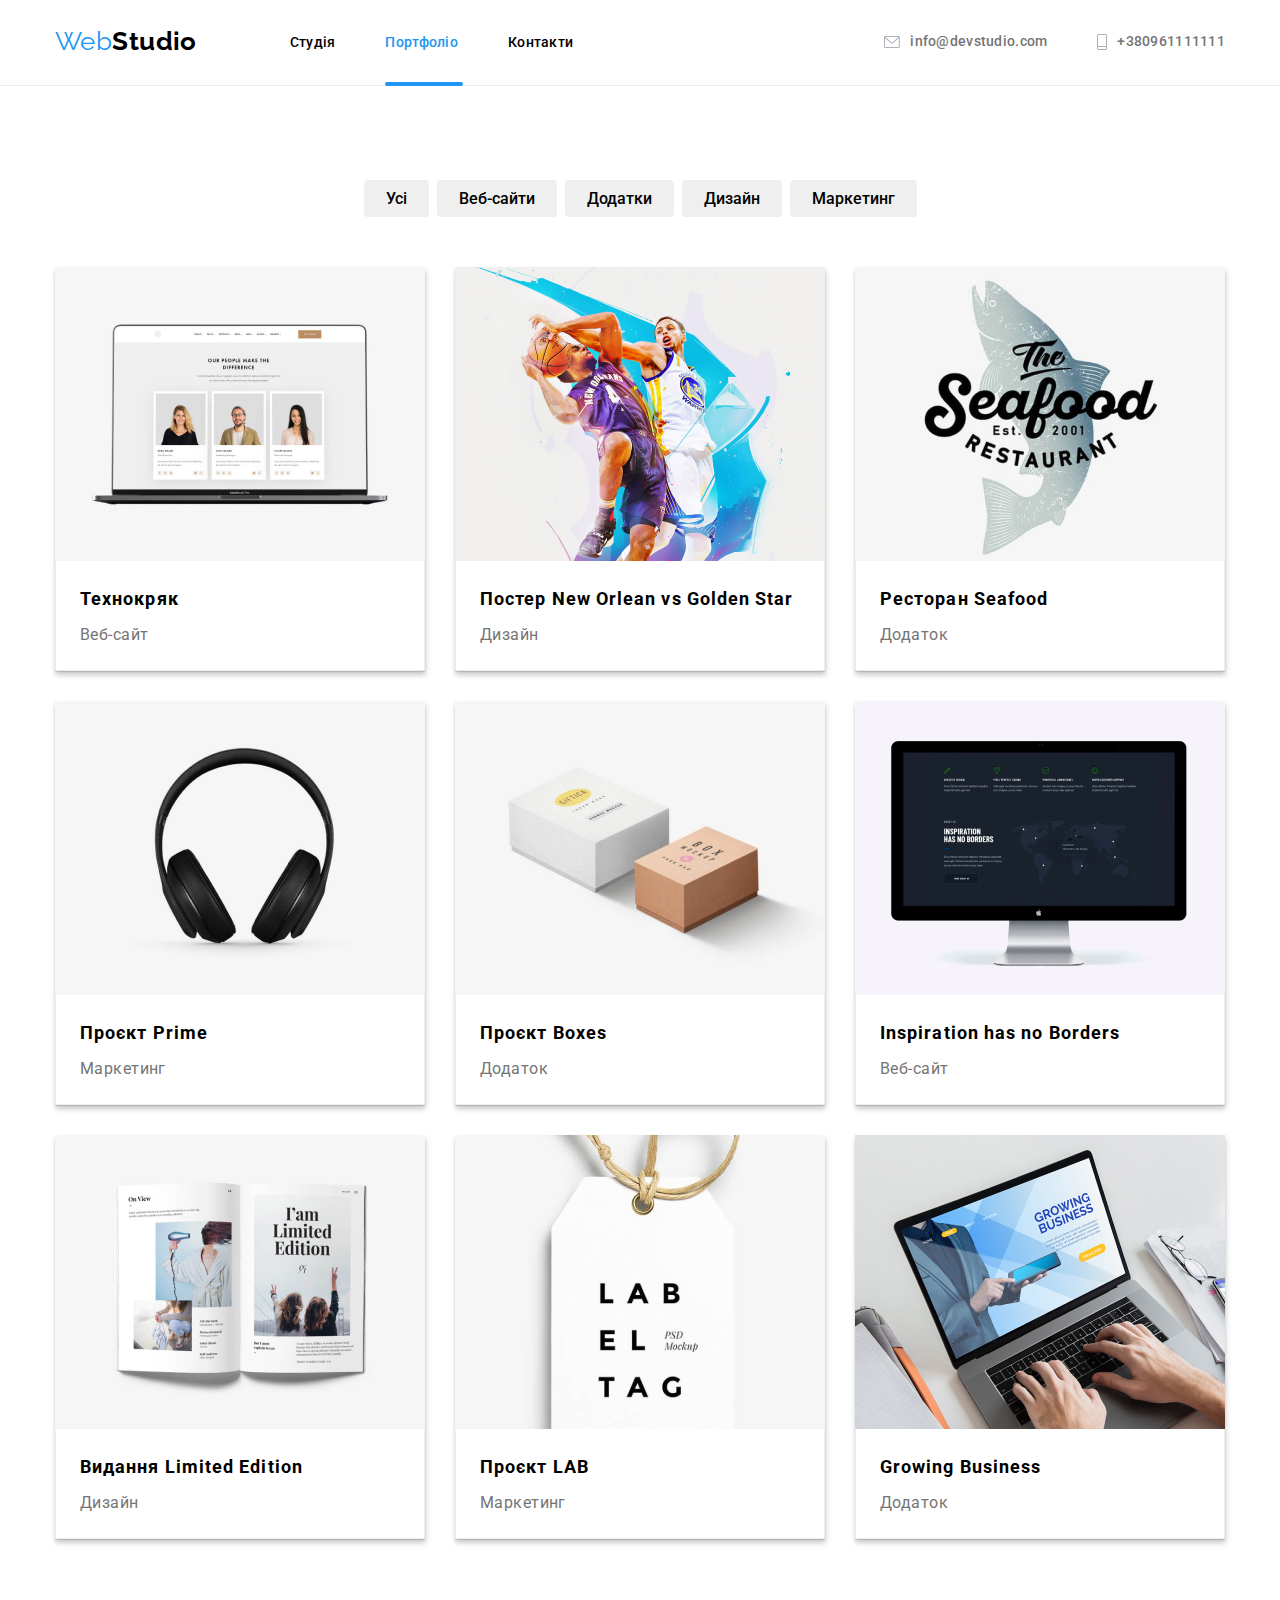
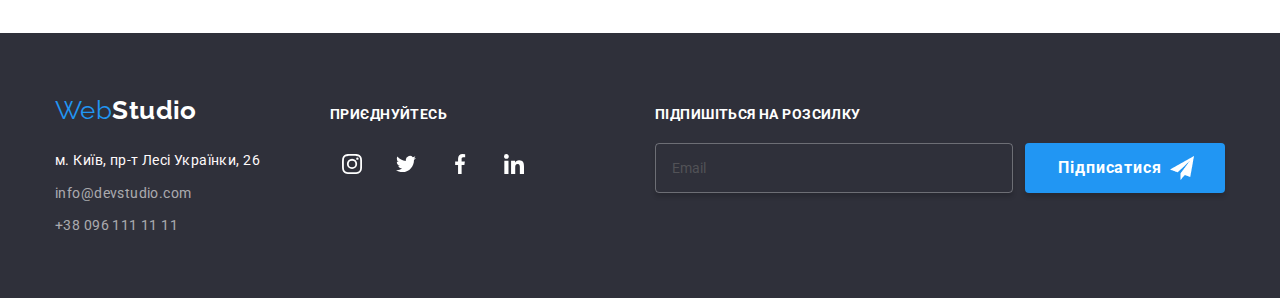
==== portfolio.html @ 2d02c057 "HW-8" ====
<!DOCTYPE html>
<html lang="uk">

<head>
  <meta charset="UTF-8" />
  <meta http-equiv="X-UA-Compatible" content="IE=edge" />
  <meta name="viewport" content="width=device-width, initial-scale=1.0" />
  <title>Document</title>
  <link href="https://fonts.googleapis.com/css2?family=Raleway:wght@700&family=Roboto:wght@400;500;700;900&display=swap"
    rel="stylesheet" />
  <link rel="stylesheet"
    href="https://cdnjs.cloudflare.com/ajax/libs/modern-normalize/1.1.0/modern-normalize.min.css" />
  <link rel="stylesheet" href="./css/main.min.css" />
</head>

<body>
  <header class="header">
    <div class="container header-container">
      <nav class="navigations header-navigations">
        <a class="logo" href="logo">
          <span class="logo__partFirst">Web</span>
          <span class="logo__partSecond">Studio</span></a>
        <ul class="menu header-menu">
          <li><a class="menu__link" href="index.html">Студія</a></li>
          <li><a class="menu__link menu__link__secondAct" href="portfolio.html"> Портфоліо</a></li>
          <li><a class="menu__link" href="/contact">Контакти</a></li>
        </ul>
      </nav>
      <ul class="contact">
        <li>
          <a class="contact__info" href="malito:info@devstudio"><svg class="icon" width="16" height="12">
              <use href="./images/symbol-defs.svg#icon-envelope"></use>
            </svg>
            info@devstudio.com</a>
        </li>
        <li>
          <a class="contact__info" href="tel:+380961111111">
            <svg class="icon" width="10" height="16">
              <use href="./images/symbol-defs.svg#icon-vector"></use>
            </svg>
            +380961111111</a>
        </li>
      </ul>
    </div>
  </header>

  <main>
    <section class="section">
      <div class="container">
        <h1 class="visually-hidden">Портфоліо</h1>
        <ul class="navigation-block">
          <li><button class="navigation-block__btns" type="button">Усі</button></li>
          <li>
            <button class="navigation-block__btns" type="button">Веб-сайти</button>
          </li>
          <li>
            <button class="navigation-block__btns" type="button">Додатки</button>
          </li>
          <li>
            <button class="navigation-block__btns" type="button">Дизайн</button>
          </li>
          <li>
            <button class="navigation-block__btns" type="button">Маркетинг</button>
          </li>
        </ul>

        <ul class="cards-set">
          <li>
            <div class="cards-set-wrapper">
              <img src="./images/portfolio-1.jpg" alt="Постер" width="370" />
              <p class="cards-set__sliderText">
                Ресурс пропонує комплексні пропозиції з різним рівнем
                функціоналу та сервісів. Все це дозволить відвідувачу отримати
                вичерпні відомості про компанію чи приватну особу.
              </p>
            </div>
            <div class="card-content">
              <h2 class="card-content_title">Технокряк</h2>
              <p class="card-content__description">Веб-сайт</p>
            </div>
          </li>
          <li>
            <div class="cards-set-wrapper">
              <img src="./images/portfolio-2.jpg" alt="Постер" width="370" />
              <p class="cards-set__sliderText">
                Ресурс пропонує комплексні пропозиції з різним рівнем
                функціоналу та сервісів. Все це дозволить відвідувачу отримати
                вичерпні відомості про компанію чи приватну особу.
              </p>
            </div>
            <div class="card-content">
              <h2 class="card-content_title">Постер New Orlean vs Golden Star</h2>
              <p class="card-content__description">Дизайн</p>
            </div>
          </li>
          <li>
            <div class="cards-set-wrapper">
              <img src="./images/portfolio-3.jpg" alt="Постер" width="370" />
              <p class="cards-set__sliderText">
                Ресурс пропонує комплексні пропозиції з різним рівнем
                функціоналу та сервісів. Все це дозволить відвідувачу отримати
                вичерпні відомості про компанію чи приватну особу.
              </p>
            </div>
            <div class="card-content">
              <h2 class="card-content_title">Ресторан Seafood</h2>
              <p class="card-content__description">Додаток</p>
            </div>
          </li>
          <li>
            <div class="cards-set-wrapper">
              <img src="./images/portfolio-4.jpg" alt="Постер" width="370" />
              <p class="cards-set__sliderText">
                Ресурс пропонує комплексні пропозиції з різним рівнем
                функціоналу та сервісів. Все це дозволить відвідувачу отримати
                вичерпні відомості про компанію чи приватну особу.
              </p>
            </div>
            <div class="card-content">
              <h2 class="card-content_title">Проєкт Prime</h2>
              <p class="card-content__description">Маркетинг</p>
            </div>
          </li>
          <li>
            <div class="cards-set-wrapper">
              <img src="./images/portfolio-5.jpg" alt="Постер" width="370" />
              <p class="cards-set__sliderText">
                Ресурс пропонує комплексні пропозиції з різним рівнем
                функціоналу та сервісів. Все це дозволить відвідувачу отримати
                вичерпні відомості про компанію чи приватну особу.
              </p>
            </div>
            <div class="card-content">
              <h2 class="card-content_title">Проєкт Boxes</h2>
              <p class="card-content__description">Додаток</p>
            </div>
          </li>
          <li>
            <div class="cards-set-wrapper">
              <img src="./images/portfolio-6.jpg" alt="Постер" width="370" />
              <p class="cards-set__sliderText">
                Ресурс пропонує комплексні пропозиції з різним рівнем
                функціоналу та сервісів. Все це дозволить відвідувачу отримати
                вичерпні відомості про компанію чи приватну особу.
              </p>
            </div>
            <div class="card-content">
              <h2 class="card-content_title">Inspiration has no Borders</h2>
              <p class="card-content__description">Веб-сайт</p>
            </div>
          </li>
          <li>
            <div class="cards-set-wrapper">
              <img src="./images/img7.jpg" alt="Постер" width="370" />
              <p class="cards-set__sliderText">
                Ресурс пропонує комплексні пропозиції з різним рівнем
                функціоналу та сервісів. Все це дозволить відвідувачу отримати
                вичерпні відомості про компанію чи приватну особу.
              </p>
            </div>
            <div class="card-content">
              <h2 class="card-content_title">Видання Limited Edition</h2>
              <p class="card-content__description">Дизайн</p>
            </div>
          </li>
          <li>
            <div class="cards-set-wrapper">
              <img src="./images/portfolio-8.jpg" alt="Постер" width="370" />
              <p class="cards-set__sliderText">
                Ресурс пропонує комплексні пропозиції з різним рівнем
                функціоналу та сервісів. Все це дозволить відвідувачу отримати
                вичерпні відомості про компанію чи приватну особу.
              </p>
            </div>
            <div class="card-content">
              <h2 class="card-content_title">Проєкт LAB</h2>
              <p class="card-content__description">Маркетинг</p>
            </div>
          </li>
          <li>
            <div class="cards-set-wrapper">
              <img src="./images/portfolio-9.jpg" alt="Постер" width="370" />
              <p class="cards-set__sliderText">
                Ресурс пропонує комплексні пропозиції з різним рівнем
                функціоналу та сервісів. Все це дозволить відвідувачу отримати
                вичерпні відомості про компанію чи приватну особу.
              </p>
            </div>
            <div class="card-content">
              <h2 class="card-content_title">Growing Business</h2>
              <p class="card-content__description">Додаток</p>
            </div>
          </li>
        </ul>
      </div>
    </section>
  </main>
  <footer>
    <div class="container">
      <div class="logo-footer">
        <a class="logo-footer__spacing " href="logo">
          <span class="logo__partFirst">Web</span><span class="logo__partSecond logo-footer__second">Studio</span></a>
        <address>
          <ul>
            <li class="footer-location">
              <a class="footer-location__spacing" href="https://www.google.com.ua/maps/@50.4851493,30.4721233,14z?hl"
                target="_blank" rel="noreferrer noopener">м. Київ, пр-т Лесі Українки, 26</a>
            </li>
            <li class="footer-location">
              <a class="footer-location__info" href="malito:info@devstudio.com">info@devstudio.com</a>
            </li>
            <li>
              <a class="footer-location__info" href="tel:+380961111111">+38 096 111 11 11</a>
            </li>
          </ul>
        </address>
      </div>
      <div class="join-block">
        <h2>ПРИЄДНУЙТЕСЬ</h2>
        <ul class="social-link social-link-footer">
          <li class="social-icon">
            <a href="#" class="social-card__team">
              <svg class="icon icon-footer" width="20px" height="20px">
                <use href="./images/symbol-defs.svg#icon-instagram"></use>
              </svg>
            </a>
          </li>
          <li class="social-icon">
            <a href="#" class="social-card__team">
              <svg class="icon icon-footer" width="20px" height="20px">
                <use href="./images/symbol-defs.svg#icon-twitter"></use>
              </svg>
            </a>
          </li>
          <li class="social-icon">
            <a href="#" class="social-card__team">
              <svg class="icon icon-footer" width="20" height="20">
                <use href="./images/symbol-defs.svg#icon-facebook"></use>
              </svg>
            </a>
          </li>
          <li class="social-icon">
            <a href="#" class="social-card__team">
              <svg class="icon icon-footer" width="20px" height="20px">
                <use href="./images/symbol-defs.svg#icon-linkedin"></use>
              </svg>
            </a>
          </li>
        </ul>
      </div>
      <div class="join-block-wrapper">
        <p class="join-block__title">Підпишіться на розсилку</p>
        <form>
          <input type="text" name="join" class="join-block__input " placeholder="Email" />
          <button type="button" class="join-block__btn">
            <span class="join-block__subscribe"> Підписатися</span>
          </button>
        </form>
      </div>
    </div>
  </footer>
</body>

</html>
---- css/main.min.css ----
@import"../utils/_dFlex.scss";.visually-hidden{position:absolute;width:1px;height:1px;margin:-1px;border:0;padding:0;white-space:nowrap;-webkit-clip-path:inset(100%);clip-path:inset(100%);clip:rect(0 0 0 0);overflow:hidden}.is-hidden{opacity:0 !important;visibility:hidden !important}.teamcards,.logo,.header-menu,.header-navigations,.header-container,.contact{display:flex;align-items:center}.container{width:100%;max-width:1200px;margin:0 auto;padding-left:15px;padding-right:15px}.section{padding-top:94px;padding-bottom:94px}@media screen and (max-width: 480px){.section{padding-top:60px;padding-bottom:30px}}.section-rubric{padding-top:0}@media screen and (max-width: 480px){.section-rubric{display:none}}@media screen and (max-width: 769px)and (min-width: 481px){.section-rubric{display:none}}.section-studio{width:100%;box-shadow:0px 4px 4px rgba(0,0,0,.25);margin:0 auto;background:linear-gradient(rgba(47, 48, 58, 0.4), rgba(47, 48, 58, 0.4)),url(../images/main.jpg) no-repeat center;background-color:var(--color-footer);max-width:1600px;padding-top:200px;padding-bottom:200px;display:flex;justify-content:center;align-items:center;flex-direction:column}@media(min-device-pixel-ratio: 2),(-webkit-min-device-pixel-ratio: 2),(min-resolution: 192dpi),(min-resolution: 2dppx){.section-studio .box{background-image:url("../images/hero2px-desk.jpg")}}@media screen and (max-width: 480px){.section-studio{background:linear-gradient(rgba(47, 48, 58, 0.4), rgba(47, 48, 58, 0.4)),url(../images/hero1px-mob.jpg) no-repeat center;padding:125px 0}}@media screen and (max-width: 480px)and (min-device-pixel-ratio: 2),screen and (max-width: 480px)and (-webkit-min-device-pixel-ratio: 2),screen and (max-width: 480px)and (min-resolution: 192dpi),screen and (max-width: 480px)and (min-resolution: 2dppx){.section-studio .box{background:linear-gradient(rgba(47, 48, 58, 0.4), rgba(47, 48, 58, 0.4)),url(../images/hero2px-mob.jpg) no-repeat center}}@media screen and (max-width: 769px)and (min-width: 481px){.section-studio{background:linear-gradient(rgba(47, 48, 58, 0.4), rgba(47, 48, 58, 0.4)),url(../images/hero1px-tab.jpg) no-repeat center;padding:125px 0}}@media screen and (max-width: 769px)and (min-width: 481px)and (min-device-pixel-ratio: 2),screen and (max-width: 769px)and (min-width: 481px)and (-webkit-min-device-pixel-ratio: 2),screen and (max-width: 769px)and (min-width: 481px)and (min-resolution: 192dpi),screen and (max-width: 769px)and (min-width: 481px)and (min-resolution: 2dppx){.section-studio .box{background:linear-gradient(rgba(47, 48, 58, 0.4), rgba(47, 48, 58, 0.4)),url(../images/hero2px-tab.jpg) no-repeat center}}.section-studio__title{font-weight:900;font-size:44px;line-height:1.3;text-align:center;letter-spacing:.06em;text-transform:uppercase;color:var(--text-color)}@media screen and (max-width: 480px){.section-studio__title{font-size:26px}}@media screen and (max-width: 769px)and (min-width: 481px){.section-studio__title{font-size:26px}}.section-backgroundTeam{background-color:var(--team-color)}:root{--main-color: #000000;--color-hover: #2196f3;--color-info: #757575;--title-color: #212121;--color-button: #188ce8;--text-color: #ffffff;--address-color: #ffffff99;--color-footer: #2f303a;--location-color: #fffafa;--border-color: #ececec;--team-color: #f5f4fa;--portfolio-border: #eeeeee}@-webkit-keyframes underline{0%{width:0}100%{width:108%}}@keyframes underline{0%{width:0}100%{width:108%}}@-webkit-keyframes popAnimate{0%{scale:0}50%{background-color:#000;opacity:.8}100%{scale:1;transform:rotate(0deg)}}@keyframes popAnimate{0%{scale:0}50%{background-color:#000;opacity:.8}100%{scale:1;transform:rotate(0deg)}}@-webkit-keyframes popClouse{0%{transform:rotate(0);scale:1}100%{transform:rotate(360deg);scale:.7;opacity:0}}@keyframes popClouse{0%{transform:rotate(0);scale:1}100%{transform:rotate(360deg);scale:.7;opacity:0}}img{width:100%;max-width:100%;display:block;height:auto}body{margin:0;font-family:"Roboto",sans-serif;font-size:14px;letter-spacing:.03em;color:var(--main-color)}address{font-style:normal;color:var(--title-color)}footer{background:#2f303a;padding-top:60px;padding-bottom:60px}footer>.container{display:flex;align-items:baseline}@media screen and (max-width: 480px){footer>.container{flex-direction:column;align-items:center}}@media screen and (max-width: 769px)and (min-width: 481px){footer>.container{flex-wrap:wrap;text-align:center;justify-content:space-evenly}}h1,h2,h3,h4,h5,h6,p,a,ul{margin:0;padding:0;border:0;font-size:100%;vertical-align:baseline;list-style:none;text-decoration:none}.section-studio__order{width:216px;height:50px;font-size:16px;font-weight:700;line-height:1.8;letter-spacing:.06em;color:var(--text-color);background-color:var(--color-button);cursor:pointer;margin-top:30px;border:rgba(0,0,0,0);border-radius:4px;box-shadow:0px 4px 4px rgba(0,0,0,.25)}.cards-list{display:flex;gap:30px}@media screen and (max-width: 480px){.cards-list{flex-direction:column}}@media screen and (max-width: 769px)and (min-width: 481px){.cards-list{flex-wrap:wrap}}@media screen and (max-width: 769px)and (min-width: 481px){.cards-list__icon{width:calc((100% - 30px)/2)}}.cards-list__icon:nth-of-type(1)::before{background:url(../images/antenna\ 1.svg) center no-repeat;background-color:#f5f4fa}.cards-list__icon:nth-of-type(2)::before{background:url(../images/clock\ 1.svg) center no-repeat;background-color:#f5f4fa}.cards-list__icon:nth-of-type(3)::before{background:url(../images/diagram\ 1.svg) center no-repeat;background-color:#f5f4fa}.cards-list__icon:nth-of-type(4)::before{background:url(../images/astronaut\ 1.svg) center no-repeat;background-color:#f5f4fa}.cards-list__icon::before{content:"";display:block;width:100%;height:120px;background-size:70px;margin-bottom:30px;border-radius:4px}.cards-list__title{line-height:1.14;text-transform:uppercase;color:var(--title-color)}@media screen and (max-width: 480px){.cards-list__title{text-align:center}}.cards-list__description{line-height:1.7;letter-spacing:.03em;color:var(--color-info);margin-top:10px}@media screen and (max-width: 480px){.cards-list__description{margin-bottom:30px}}.contact{margin-left:auto;gap:50px}@media screen and (max-width: 1200px){.contact{gap:calc(5px + 40*(100vw - 320px)/880)}}@media screen and (max-width: 480px){.contact{display:none}}@media screen and (max-width: 769px)and (min-width: 481px){.contact{gap:0;flex-direction:column;align-items:baseline;font-size:12px}}.contact__info{display:flex;justify-content:center;align-items:center;font-weight:500;line-height:1.7;letter-spacing:.02em;color:var(--color-info);transition-duration:250ms;transition-property:color;transition-timing-function:cubic-bezier(0.4, 0, 0.2, 1)}.contact__info:hover,.contact__info:focus{color:var(--color-hover)}.contact__info>svg{vertical-align:middle;margin-right:10px}.contact__info:hover>svg,.contact__info:focus>svg{fill:var(--color-hover)}.header{border-bottom:1px solid var(--border-color);padding-top:24px;padding-bottom:25px}@media screen and (max-width: 769px)and (min-width: 481px){.header{padding-top:7.5px;padding-bottom:7.5px}}.header-container{justify-content:space-between}@media screen and (max-width: 769px)and (min-width: 481px){.header-container{padding:15px}}.header-navigations{margin-right:15px}.header-menu{gap:50px}@media screen and (max-width: 1200px){.header-menu{gap:calc(10px + 40*(100vw - 320px)/880)}}@media screen and (max-width: 480px){.header-menu{display:none}}@media screen and (max-width: 769px)and (min-width: 481px){.header-menu{gap:15px}}.icon{transition-duration:250ms;transition-property:fill;transition-timing-function:cubic-bezier(0.4, 0, 0.2, 1);fill:#afb1b8}.icon-footer{fill:#fff}.logo{margin-right:93px}@media screen and (max-width: 1200px){.logo{margin-right:calc(10px + 83*(100vw - 320px)/880)}}@media screen and (max-width: 769px)and (min-width: 481px){.logo{display:flex;margin-right:calc(10px + 83*(100vw - 320px)/880)}}.logo__partFirst{font-family:"Raleway",sans-serif;font-size:26px;color:var(--color-hover);line-height:1.38}@media screen and (max-width: 480px){.logo-footer{text-align:center}}.logo__partSecond{font-family:"Raleway",sans-serif;font-size:26px;font-weight:700;color:var(--main-color);line-height:1.38}.logo-footer__second{color:var(--text-color)}.logo-footer__spacing{display:block;margin-bottom:20px}.menu__link{font-weight:500;line-height:1.17;letter-spacing:.02em;color:var(--main-color);display:flex;align-items:center;position:relative;transition-duration:250ms;transition-property:color;transition-timing-function:cubic-bezier(0.4, 0, 0.2, 1)}.menu__link:hover,.menu__link:focus{color:var(--color-hover)}.menu__link__active{color:var(--color-hover)}.menu__link__active::after{content:"";position:absolute;top:48px;width:48px;height:4px;background:#2196f3;border-radius:2px;-webkit-animation:underline 500ms linear;animation:underline 500ms linear}.menu__link__secondAct{color:var(--color-hover)}.menu__link__secondAct::after{content:"";position:absolute;top:48px;width:78px;height:4px;background:#2196f3;border-radius:2px;-webkit-animation:underline 1s;animation:underline 1s}.rubric-card__title{font-size:36px;line-height:1.1;text-align:center;color:var(--title-color);margin-bottom:50px}@media screen and (max-width: 480px){.rubric-card__title{font-size:28px}}.rubric-card__image{display:flex;gap:30px;margin-top:50px}.rubric-card__image>li{position:relative}.rubric-card__description{position:absolute;bottom:0;height:70px;background:rgba(47,48,58,.8);width:100%;font-weight:700;display:flex;justify-content:center;align-items:center;line-height:1.14;text-align:center;text-transform:uppercase;color:#fff}.social-link{display:flex;justify-content:center;gap:10px}.social-link-footer{gap:10px}.social-link-footer->li{background-color:rgba(255,255,255,.1)}.social-card{width:44px;height:44px;border-radius:50%;background-color:rgba(255,255,255,.1)}.social-card__team{display:flex;justify-content:center;align-items:center;width:44px;height:44px;border-radius:50%;gap:22px;transition-duration:250ms;transition-property:background-color;transition-timing-function:cubic-bezier(0.4, 0, 0.2, 1)}.social-card__team:hover,.social-card__team:focus{background-color:#2196f3;outline:none;fill:#fff}.social-card__team:hover>svg,.social-card__team:focus>svg{fill:#fff}.teamcards{text-align:center;gap:30px}@media screen and (max-width: 480px){.teamcards{width:100%;flex-wrap:wrap;gap:30px}}@media screen and (max-width: 769px)and (min-width: 481px){.teamcards{width:100%;flex-wrap:wrap;gap:30px}}.teamcards-card{width:calc((100% - 90px)/4);border-radius:0px 0px 4px 4px;padding-bottom:30px;background-color:var(--text-color);box-shadow:0px 1px 3px rgba(0,0,0,.12),0px 1px 1px rgba(0,0,0,.14),0px 2px 1px rgba(0,0,0,.2)}@media screen and (max-width: 480px){.teamcards-card{width:100%}}@media screen and (max-width: 769px)and (min-width: 481px){.teamcards-card{width:calc((100% - 30px)/2)}}@media screen and (max-width: 480px){.teamcards-card>img{width:100%}}@media screen and (max-width: 769px)and (min-width: 481px){.teamcards-card>img{width:100%}}.teamcards-card>ul>.social-card{max-width:44px;width:calc((100% - 30px)/4)}.teamcards-card__name{font-weight:500;font-size:16px;line-height:1.1;color:var(--title-color);margin-top:30px}.teamcards-card__jobTitle{font-size:16px;line-height:1.1;color:var(--color-info);margin-top:15px;margin-bottom:16px}.clients-card{display:flex;gap:30px}@media screen and (max-width: 480px){.clients-card{flex-wrap:wrap}}@media screen and (max-width: 769px)and (min-width: 481px){.clients-card{flex-wrap:wrap}}.clients-card>li{width:calc((100% - 150px)/6);height:92px}@media screen and (max-width: 480px){.clients-card>li{width:calc((100% - 30px)/2)}}@media screen and (max-width: 769px)and (min-width: 481px){.clients-card>li{width:calc((100% - 60px)/3)}}.clients-card__link{width:100%;height:100%;border:1px solid #afb1b8;border-radius:4px;display:flex;align-items:center;justify-content:center;cursor:pointer;transition-duration:250ms;transition-property:border;transition-timing-function:cubic-bezier(0.4, 0, 0.2, 1)}.clients-card__link:focus,.clients-card__link:hover{outline:none;border:1px solid #2196f3}.clients-card__link>svg{transition-duration:250ms;transition-property:fill;transition-timing-function:cubic-bezier(0.4, 0, 0.2, 1)}.clients-card__link:focus>svg,.clients-card__link:hover>svg{fill:#2196f3}.clients-card__icon{fill:#afb1b8}.footer-location{margin-bottom:9px}.footer-location__spacing{color:var(--location-color);line-height:1.7}.footer-location__spacing:hover,.footer-location__spacing:focus{color:var(--color-hover)}.footer-location__info{color:var(--address-color);line-height:1.7}.footer-location__info:hover,.footer-location__info:focus{color:var(--color-hover)}.join-block{margin-left:70px;margin-top:12px;margin-right:15px}@media screen and (max-width: 480px){.join-block{margin-top:60px;margin-left:0;text-align:center}}@media screen and (max-width: 769px)and (min-width: 481px){.join-block{margin-left:0;text-align:center}}.join-block>h2{margin-bottom:20px;color:#fff}.join-block__btn{width:200px;height:50px;background:#2196f3;box-shadow:0px 4px 4px rgba(0,0,0,.15);border-radius:4px;border:rgba(0,0,0,0);padding:10px 28px;cursor:pointer}@media screen and (max-width: 480px){.join-block__btn{margin-top:20px}}.join-block__subscribe{font-weight:700;font-size:16px;line-height:1.87;letter-spacing:.06em;color:#fff;display:block}.join-block__subscribe::after{content:"";background:url(../images/icon-send.png) no-repeat center;width:30px;height:30px;display:block;float:right}.join-block-wrapper{margin-left:auto}@media screen and (max-width: 480px){.join-block-wrapper{margin-left:0;text-align:center}}@media screen and (max-width: 769px)and (min-width: 481px){.join-block-wrapper{margin-left:0;text-align:center}}.join-block-wrapper>form{display:flex;flex-wrap:wrap;justify-content:center;gap:12px}@media screen and (max-width: 480px){.join-block-wrapper>form{display:block}}@media screen and (max-width: 769px)and (min-width: 481px){.join-block-wrapper>form{display:flex;flex-direction:column;align-items:center;gap:20px}}@media screen and (max-width: 1200px)and (min-width: 769px){.join-block-wrapper>form{display:flex;flex-wrap:wrap;gap:12px}}.join-block__input{width:358px;height:50px;border:1px solid rgba(255,255,255,.3);box-shadow:0px 4px 4px rgba(0,0,0,.15);border-radius:4px;background-color:rgba(0,0,0,0);outline:rgba(0,0,0,0);padding:15px 16px;color:#fff;transition-duration:250ms;transition-property:width,height,padding;transition-timing-function:cubic-bezier(0.4, 0, 0.2, 1)}@media screen and (max-width: 480px){.join-block__input{width:100%}}@media screen and (max-width: 769px)and (min-width: 481px){.join-block__input{width:450px}}@media screen and (max-width: 807px)and (min-width: 768px){.join-block__input{width:100%}}.join-block__input:focus{border-color:#2196f3}.join-block__input::-moz-placeholder{color:rgba(117,117,117,.5)}.join-block__input:-ms-input-placeholder{color:rgba(117,117,117,.5)}.join-block__input::placeholder{color:rgba(117,117,117,.5)}.join-block__title{font-weight:700;font-size:14px;line-height:1.14;letter-spacing:.03em;text-transform:uppercase;color:#fff;margin-bottom:20px}@media screen and (max-width: 1098px)and (min-width: 768px){.join-block__title{text-align:center}}@media screen and (max-width: 480px){.join-block__title{margin-top:60px}}@media screen and (max-width: 769px)and (min-width: 481px){.join-block__title{margin-top:60px}}.popup{position:fixed;top:0;width:100%;height:100%;background-color:rgba(34,23,23,.137);opacity:1;visibility:visible;transition-duration:1s;transition-property:opacity,visibility}.popup:not(.is-hidden){-webkit-animation:popAnimate 850ms cubic-bezier(0.4, 0, 0.2, 1);animation:popAnimate 850ms cubic-bezier(0.4, 0, 0.2, 1)}.popup.is-hidden .popup-body{-webkit-animation:popClouse 850ms linear;animation:popClouse 850ms linear}.popup-body{width:528px;height:581px;background-color:#fff;box-shadow:0px 1px 3px rgba(0,0,0,.12),0px 1px 1px rgba(0,0,0,.14),0px 2px 1px rgba(0,0,0,.2);border-radius:4px;position:absolute;top:0;bottom:0;right:0;left:0;margin:auto}@media screen and (max-width: 480px){.popup-body{width:calc(100% - 30px);height:609px}}.popup-content{width:100%;height:100%;position:relative;padding:40px}.popup-content__closeBtn{position:absolute;width:30px;height:30px;top:8px;right:8px;border-radius:50%;display:flex;align-items:center;justify-content:center;background-color:#fff;border:1px solid rgba(0,0,0,.1);cursor:pointer}.popup-content__closeBtn:hover{fill:var(--color-hover)}.popup-content__icon{width:40px;height:40px;background-color:rgba(0,0,0,0)}.popup-content__title{font-weight:700;font-size:20px;line-height:1.15;text-align:center;letter-spacing:.03em;color:#212121;margin-bottom:12px}.popup-form{display:flex;flex-direction:column;gap:10px}.popup-form-wrapper{display:flex;flex-direction:column}.popup-form-wrapper:nth-of-type(4){margin-bottom:20px}.popup-form-wrapper:nth-of-type(5){align-items:center}.popup-form__input{width:448px;height:40px;border:1px solid rgba(33,33,33,.2);border-radius:4px;padding-left:40px;outline:rgba(0,0,0,0);transition-duration:250ms;transition-property:width,height,padding;transition-timing-function:cubic-bezier(0.4, 0, 0.2, 1)}@media screen and (max-width: 480px){.popup-form__input{width:100%}}.popup-form__input:focus{border-color:#2196f3}.popup-form__input:focus+.modal-icon{fill:#2196f3}.popup-form__lblName{font-weight:400;font-size:12px;line-height:1.16;letter-spacing:.01em;color:#757575;margin-bottom:4px}.popup-form__comment{width:448px;height:120px;border:1px solid rgba(33,33,33,.2);border-radius:4px;resize:none;font-size:12px;line-height:1.16;letter-spacing:.01em;color:#000;padding:12px 16px;outline:rgba(0,0,0,0);transition-duration:250ms;transition-property:width,height,padding;transition-timing-function:cubic-bezier(0.4, 0, 0.2, 1)}@media screen and (max-width: 480px){.popup-form__comment{width:100%}}.popup-form__comment::-moz-placeholder{color:rgba(117,117,117,.5)}.popup-form__comment:-ms-input-placeholder{color:rgba(117,117,117,.5)}.popup-form__comment::placeholder{color:rgba(117,117,117,.5)}.popup-form__comment:focus{border-color:#2196f3}.popup-form__icnWrapper{position:relative}.popup-form__icon{position:absolute;left:12px;top:0;bottom:0;margin:auto;transition-duration:250ms;transition-property:width,height,padding;transition-timing-function:cubic-bezier(0.4, 0, 0.2, 1)}.popup-form__button{width:200px;height:50px;background:#2196f3;box-shadow:0px 4px 4px rgba(0,0,0,.15);border-radius:4px;border:rgba(0,0,0,0);margin:30px auto 0 auto;font-weight:700;font-size:16px;line-height:1.8;display:flex;justify-content:center;align-items:center;letter-spacing:.06em;color:#fff;cursor:pointer}.popup-content__policyLbl{color:#757575}@media screen and (max-width: 480px){.popup-content__policyLbl{font-size:12px}}.popup-content__policyLbl::before{content:"";display:block;width:16px;height:15px;border:1px solid #212121;float:left;margin-right:8.38px;border-radius:2px;transition-duration:250ms;transition-property:width,height,padding;transition-timing-function:cubic-bezier(0.4, 0, 0.2, 1)}.popup-content__policyLbl>a{color:#2196f3;text-decoration:underline}.popup-content__policy:checked+.popup-content__policyLbl::before{background:url(../images/agree.png) no-repeat center;background-color:#2196f3;border:none}.navigation-block{display:flex;justify-content:center;margin-bottom:50px;gap:8px}.navigation-block__btns{font-family:inherit;font-weight:500;font-size:16px;line-height:1.6;text-align:center;color:var(--main-color);cursor:pointer;border-radius:4px;border:rgba(0,0,0,0);padding:6px 22px;transition-duration:250ms;transition-property:color,background-color,box-shadow;transition-timing-function:cubic-bezier(0.4, 0, 0.2, 1)}.navigation-block__btns:hover,.navigation-block__btns:focus{color:var(--text-color);background-color:var(--color-hover);box-shadow:0px 1px 3px rgba(0,0,0,.12),0px 1px 1px rgba(0,0,0,.14),0px 2px 1px rgba(0,0,0,.2)}.cards-set{display:flex;flex-wrap:wrap;gap:30px}.cards-set>li{box-shadow:0px 1px 1px rgba(0,0,0,.12),0px 4px 4px rgba(0,0,0,.06),1px 4px 6px rgba(0,0,0,.16)}.cards-set>li:hover .cards-set__sliderText{width:100%;height:100%;padding:63px 24px}.cards-set-wrapper{position:relative;overflow:hidden}.card-content{padding:20px 24px;border-bottom:1px solid var(--portfolio-border);border-left:1px solid var(--portfolio-border);border-right:1px solid var(--portfolio-border)}.card-content_title{font-size:18px;line-height:2;letter-spacing:.06em;color:var(--main-color)}.cards-set__sliderText{position:absolute;bottom:0;background-color:rgba(33,150,243,.9);font-weight:400;font-size:18px;line-height:28px;letter-spacing:.03em;color:#fff;padding:0 24px;transition-duration:250ms;transition-property:width,height,padding;transition-timing-function:cubic-bezier(0.4, 0, 0.2, 1);width:100%;height:0}.card-content__description{font-size:16px;line-height:1.8;color:var(--color-info);margin-top:4px}.mobile-menu{width:100%;height:100%;position:fixed;background-color:#fff;top:0;left:0}.mobile-menu>.mobile-menu__content{height:100%;display:flex;flex-direction:column;justify-content:space-between}.mobile-menu-top>ul{display:flex;flex-direction:column;gap:32px}.mobile-menu__content{padding:48px 40px}.mobile-menu__link{font-weight:500;font-size:40px;line-height:1.175;letter-spacing:.02em;color:#212121}.mobile-menu__link:hover,.mobile-menu__link:focus{color:var(--color-hover)}.mobile-menu__info{font-weight:500;font-size:24px;line-height:28px;letter-spacing:.02em;color:#757575}.mobile-menu__info:hover,.mobile-menu__info:focus{color:var(--color-hover)}.mobile-menu__social{gap:20px;margin-top:64px;display:grid;grid-template-columns:repeat(4, 1fr)}@media screen and (max-width: 450px){.mobile-menu__social{grid-template-columns:repeat(2, 1fr)}}.mobile-menu__social :nth-child(1):not(:last-child),.mobile-menu__social :nth-child(2):not(:last-child),.mobile-menu__social :nth-child(3):not(:last-child){border-right:1px solid rgba(33,33,33,.2)}.mobile-menu-social-link{grid-column-end:span 1;font-weight:500;font-size:18px;line-height:22px;letter-spacing:.02em;color:#2196f3;margin-right:10px}.mobile-menu__btn-close{position:absolute;right:15px;top:10px;background-color:#fff;border:none;border-radius:50%}.mobile-menu__btn-close:hover,.mobile-menu__btn-close:focus,.mobile-menu__btn-close:active{fill:var(--color-hover);outline:var(--color-hover)}.mobile-menu__btn-open{display:none;background-color:rgba(0,0,0,0);border:none}@media screen and (max-width: 480px){.mobile-menu__btn-open{display:block}}.mobile-menu__btn-open:hover,.mobile-menu__btn-open:focus,.mobile-menu__btn-open:active{fill:var(--color-hover);outline:var(--color-hover)}/*# sourceMappingURL=main.min.css.map */
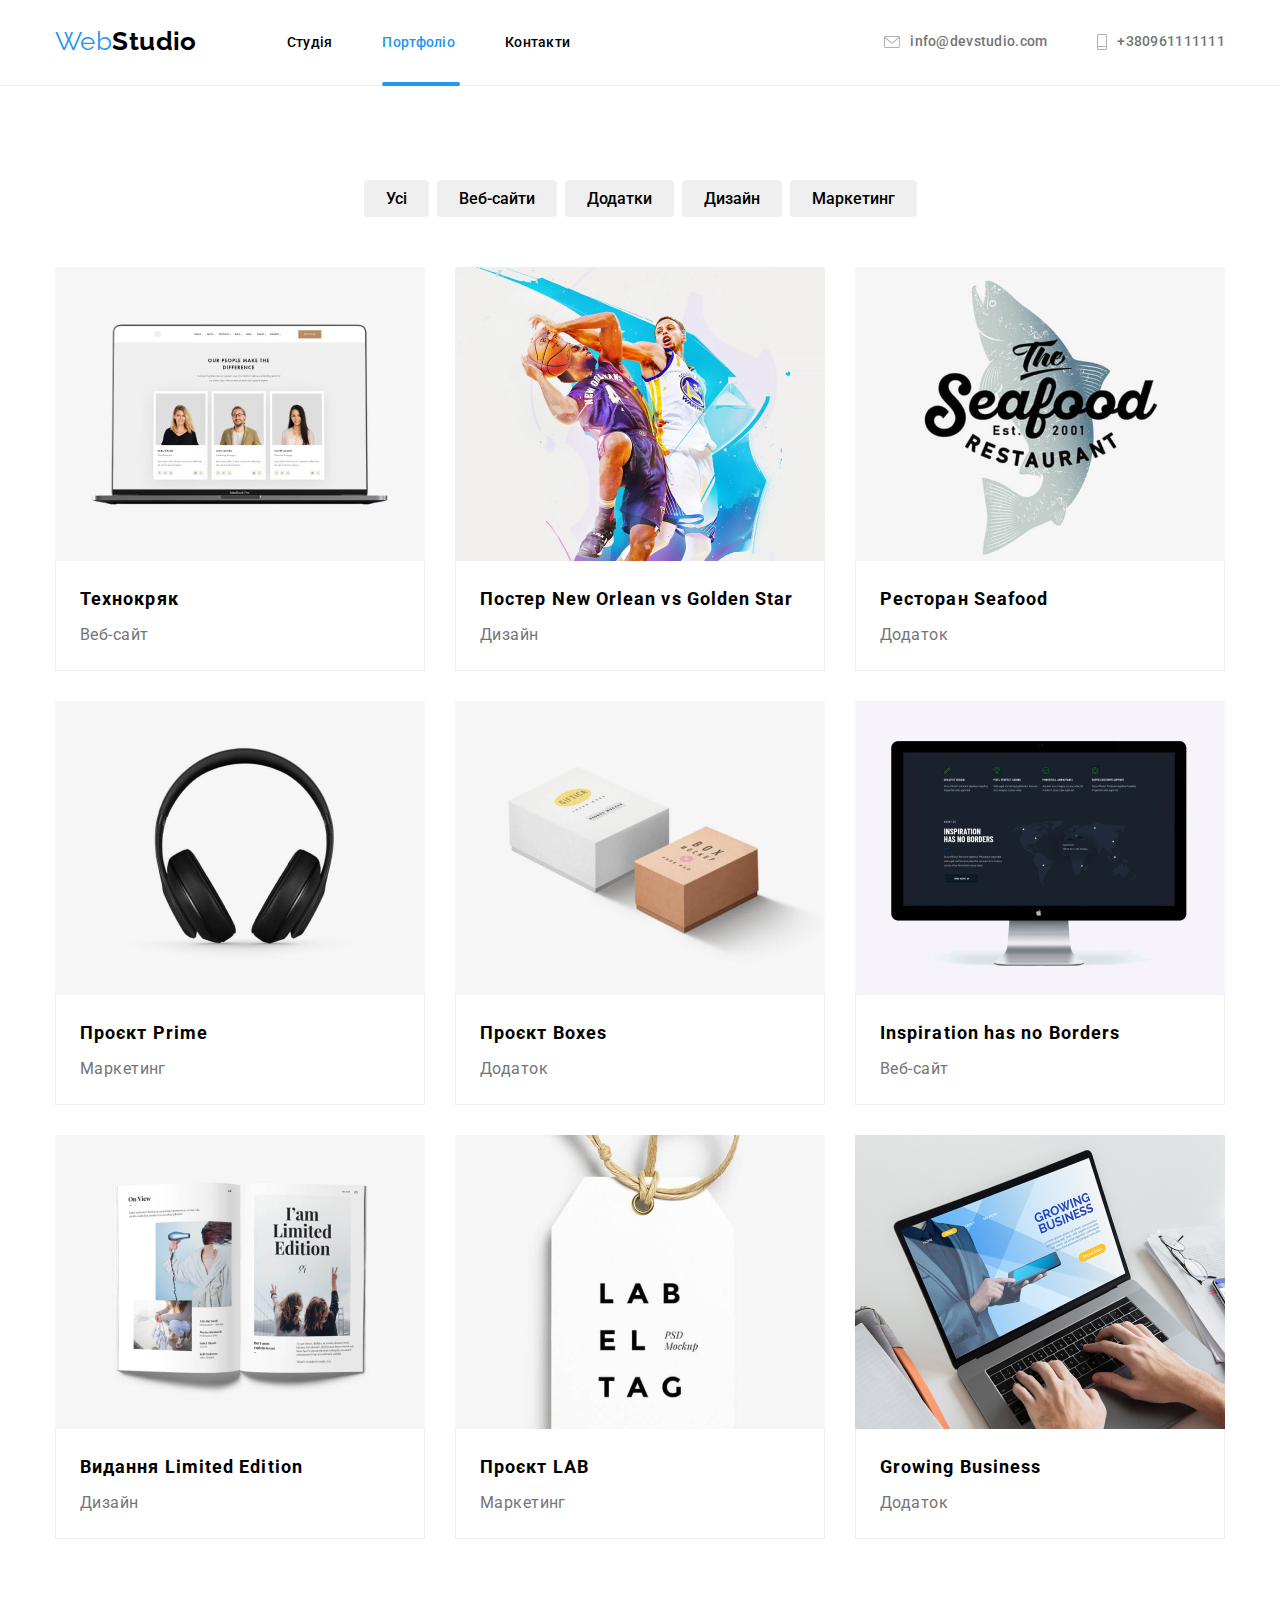
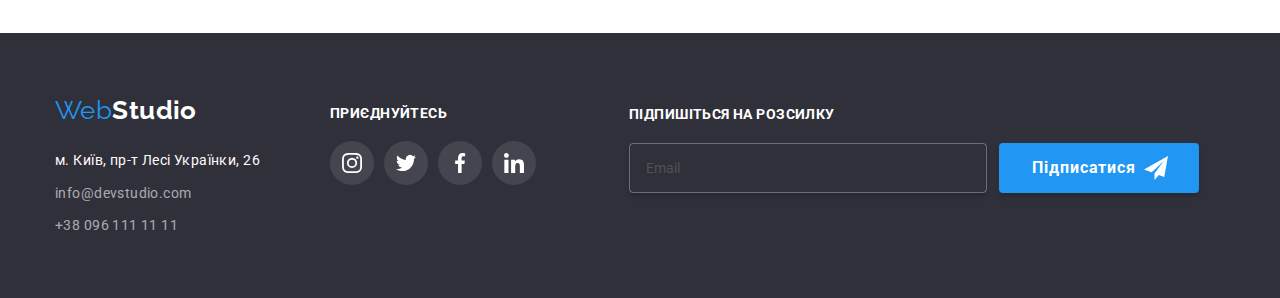
==== commit 6ce4102f: "HW-8__changed" ====
--- a/portfolio.html
+++ b/portfolio.html
@@ -23,7 +23,7 @@
         <ul class="menu header-menu">
           <li><a class="menu__link" href="index.html">Студія</a></li>
           <li><a class="menu__link menu__link__secondAct" href="portfolio.html"> Портфоліо</a></li>
-          <li><a class="menu__link" href="/contact">Контакти</a></li>
+          <li><a class="menu__link" href="#">Контакти</a></li>
         </ul>
       </nav>
       <ul class="contact">
@@ -41,6 +41,40 @@
             +380961111111</a>
         </li>
       </ul>
+      <button class="mobile-menu__btn-open">
+        <svg width="24" height="16" data-menu-open>
+          <use href="./images/symbol-defs.svg#icon-menu"></use>
+        </svg>
+      </button>
+
+      <div class="mobile-menu is-hidden" data-menu>
+        <div class="mobile-menu__content">
+          <button class="mobile-menu__btn-close">
+            <svg width="40" height="40" data-menu-close>
+              <use href="./images/symbol-defs.svg#icon-mobile-close"></use>
+            </svg>
+          </button>
+          <div class="mobile-menu-top">
+            <ul class="">
+              <li><a class="mobile-menu__link" href="/studio">Студія</a></li>
+              <li><a class="mobile-menu__link" href="portfolio.html"> Портфоліо</a></li>
+              <li><a class="mobile-menu__link" href="/contact">Контакти</a></li>
+            </ul>
+          </div>
+          <div class="mobile-menu-bottom">
+            <ul>
+              <li><a class="mobile-menu__info-phone" href="#">+380961111111</a></li>
+              <li><a class="mobile-menu__info" href="#">info@devstudio.com</a></li>
+            </ul>
+            <ul class="mobile-menu__social">
+              <li> <a class="mobile-menu-social-link" href="">Instagram</a> </li>
+              <li> <a class="mobile-menu-social-link" href="">Twitter</a></li>
+              <li> <a class="mobile-menu-social-link" href="">Facebook</a> </li>
+              <li> <a class="mobile-menu-social-link" href="">LinkedIn</a> </li>
+            </ul>
+          </div>
+        </div>
+      </div>
     </div>
   </header>
 
@@ -197,60 +231,62 @@
   </main>
   <footer>
     <div class="container">
-      <div class="logo-footer">
-        <a class="logo-footer__spacing " href="logo">
-          <span class="logo__partFirst">Web</span><span class="logo__partSecond logo-footer__second">Studio</span></a>
-        <address>
-          <ul>
-            <li class="footer-location">
-              <a class="footer-location__spacing" href="https://www.google.com.ua/maps/@50.4851493,30.4721233,14z?hl"
-                target="_blank" rel="noreferrer noopener">м. Київ, пр-т Лесі Українки, 26</a>
+      <div class="join-block__wrapper-top">
+        <div class="logo-footer">
+          <a class="logo-footer__spacing " href="logo">
+            <span class="logo__partFirst">Web</span><span class="logo__partSecond logo-footer__second">Studio</span></a>
+          <address>
+            <ul>
+              <li class="footer-location">
+                <a class="footer-location__spacing" href="https://www.google.com.ua/maps/@50.4851493,30.4721233,14z?hl"
+                  target="_blank" rel="noreferrer noopener">м. Київ, пр-т Лесі Українки, 26</a>
+              </li>
+              <li class="footer-location">
+                <a class="footer-location__info" href="malito:info@devstudio.com">info@devstudio.com</a>
+              </li>
+              <li>
+                <a class="footer-location__info" href="tel:+380961111111">+38 096 111 11 11</a>
+              </li>
+            </ul>
+          </address>
+        </div>
+        <div class="join-block">
+          <h2>ПРИЄДНУЙТЕСЬ</h2>
+          <ul class="social-link social-link-footer">
+            <li class="social-card">
+              <a href="#" class="social-card__team">
+                <svg class="icon icon-footer" width="20px" height="20px">
+                  <use href="./images/symbol-defs.svg#icon-instagram"></use>
+                </svg>
+              </a>
             </li>
-            <li class="footer-location">
-              <a class="footer-location__info" href="malito:info@devstudio.com">info@devstudio.com</a>
+            <li class="social-card">
+              <a href="#" class="social-card__team">
+                <svg class="icon icon-footer" width="20px" height="20px">
+                  <use href="./images/symbol-defs.svg#icon-twitter"></use>
+                </svg>
+              </a>
             </li>
-            <li>
-              <a class="footer-location__info" href="tel:+380961111111">+38 096 111 11 11</a>
+            <li class="social-card">
+              <a href="#" class="social-card__team">
+                <svg class="icon icon-footer" width="20" height="20">
+                  <use href="./images/symbol-defs.svg#icon-facebook"></use>
+                </svg>
+              </a>
+            </li>
+            <li class="social-card">
+              <a href="#" class="social-card__team">
+                <svg class="icon icon-footer" width="20px" height="20px">
+                  <use href="./images/symbol-defs.svg#icon-linkedin"></use>
+                </svg>
+              </a>
             </li>
           </ul>
-        </address>
-      </div>
-      <div class="join-block">
-        <h2>ПРИЄДНУЙТЕСЬ</h2>
-        <ul class="social-link social-link-footer">
-          <li class="social-icon">
-            <a href="#" class="social-card__team">
-              <svg class="icon icon-footer" width="20px" height="20px">
-                <use href="./images/symbol-defs.svg#icon-instagram"></use>
-              </svg>
-            </a>
-          </li>
-          <li class="social-icon">
-            <a href="#" class="social-card__team">
-              <svg class="icon icon-footer" width="20px" height="20px">
-                <use href="./images/symbol-defs.svg#icon-twitter"></use>
-              </svg>
-            </a>
-          </li>
-          <li class="social-icon">
-            <a href="#" class="social-card__team">
-              <svg class="icon icon-footer" width="20" height="20">
-                <use href="./images/symbol-defs.svg#icon-facebook"></use>
-              </svg>
-            </a>
-          </li>
-          <li class="social-icon">
-            <a href="#" class="social-card__team">
-              <svg class="icon icon-footer" width="20px" height="20px">
-                <use href="./images/symbol-defs.svg#icon-linkedin"></use>
-              </svg>
-            </a>
-          </li>
-        </ul>
+        </div>
       </div>
       <div class="join-block-wrapper">
         <p class="join-block__title">Підпишіться на розсилку</p>
-        <form>
+        <form class="join-block__form">
           <input type="text" name="join" class="join-block__input " placeholder="Email" />
           <button type="button" class="join-block__btn">
             <span class="join-block__subscribe"> Підписатися</span>
@@ -259,6 +295,8 @@
       </div>
     </div>
   </footer>
+
+  <script src="js/menu.js"></script>
 </body>
 
 </html>--- a/css/main.min.css
+++ b/css/main.min.css
@@ -1 +1 @@
-@import"../utils/_dFlex.scss";.visually-hidden{position:absolute;width:1px;height:1px;margin:-1px;border:0;padding:0;white-space:nowrap;-webkit-clip-path:inset(100%);clip-path:inset(100%);clip:rect(0 0 0 0);overflow:hidden}.is-hidden{opacity:0 !important;visibility:hidden !important}.teamcards,.logo,.header-menu,.header-navigations,.header-container,.contact{display:flex;align-items:center}.container{width:100%;max-width:1200px;margin:0 auto;padding-left:15px;padding-right:15px}.section{padding-top:94px;padding-bottom:94px}@media screen and (max-width: 480px){.section{padding-top:60px;padding-bottom:30px}}.section-rubric{padding-top:0}@media screen and (max-width: 480px){.section-rubric{display:none}}@media screen and (max-width: 769px)and (min-width: 481px){.section-rubric{display:none}}.section-studio{width:100%;box-shadow:0px 4px 4px rgba(0,0,0,.25);margin:0 auto;background:linear-gradient(rgba(47, 48, 58, 0.4), rgba(47, 48, 58, 0.4)),url(../images/main.jpg) no-repeat center;background-color:var(--color-footer);max-width:1600px;padding-top:200px;padding-bottom:200px;display:flex;justify-content:center;align-items:center;flex-direction:column}@media(min-device-pixel-ratio: 2),(-webkit-min-device-pixel-ratio: 2),(min-resolution: 192dpi),(min-resolution: 2dppx){.section-studio .box{background-image:url("../images/hero2px-desk.jpg")}}@media screen and (max-width: 480px){.section-studio{background:linear-gradient(rgba(47, 48, 58, 0.4), rgba(47, 48, 58, 0.4)),url(../images/hero1px-mob.jpg) no-repeat center;padding:125px 0}}@media screen and (max-width: 480px)and (min-device-pixel-ratio: 2),screen and (max-width: 480px)and (-webkit-min-device-pixel-ratio: 2),screen and (max-width: 480px)and (min-resolution: 192dpi),screen and (max-width: 480px)and (min-resolution: 2dppx){.section-studio .box{background:linear-gradient(rgba(47, 48, 58, 0.4), rgba(47, 48, 58, 0.4)),url(../images/hero2px-mob.jpg) no-repeat center}}@media screen and (max-width: 769px)and (min-width: 481px){.section-studio{background:linear-gradient(rgba(47, 48, 58, 0.4), rgba(47, 48, 58, 0.4)),url(../images/hero1px-tab.jpg) no-repeat center;padding:125px 0}}@media screen and (max-width: 769px)and (min-width: 481px)and (min-device-pixel-ratio: 2),screen and (max-width: 769px)and (min-width: 481px)and (-webkit-min-device-pixel-ratio: 2),screen and (max-width: 769px)and (min-width: 481px)and (min-resolution: 192dpi),screen and (max-width: 769px)and (min-width: 481px)and (min-resolution: 2dppx){.section-studio .box{background:linear-gradient(rgba(47, 48, 58, 0.4), rgba(47, 48, 58, 0.4)),url(../images/hero2px-tab.jpg) no-repeat center}}.section-studio__title{font-weight:900;font-size:44px;line-height:1.3;text-align:center;letter-spacing:.06em;text-transform:uppercase;color:var(--text-color)}@media screen and (max-width: 480px){.section-studio__title{font-size:26px}}@media screen and (max-width: 769px)and (min-width: 481px){.section-studio__title{font-size:26px}}.section-backgroundTeam{background-color:var(--team-color)}:root{--main-color: #000000;--color-hover: #2196f3;--color-info: #757575;--title-color: #212121;--color-button: #188ce8;--text-color: #ffffff;--address-color: #ffffff99;--color-footer: #2f303a;--location-color: #fffafa;--border-color: #ececec;--team-color: #f5f4fa;--portfolio-border: #eeeeee}@-webkit-keyframes underline{0%{width:0}100%{width:108%}}@keyframes underline{0%{width:0}100%{width:108%}}@-webkit-keyframes popAnimate{0%{scale:0}50%{background-color:#000;opacity:.8}100%{scale:1;transform:rotate(0deg)}}@keyframes popAnimate{0%{scale:0}50%{background-color:#000;opacity:.8}100%{scale:1;transform:rotate(0deg)}}@-webkit-keyframes popClouse{0%{transform:rotate(0);scale:1}100%{transform:rotate(360deg);scale:.7;opacity:0}}@keyframes popClouse{0%{transform:rotate(0);scale:1}100%{transform:rotate(360deg);scale:.7;opacity:0}}img{width:100%;max-width:100%;display:block;height:auto}body{margin:0;font-family:"Roboto",sans-serif;font-size:14px;letter-spacing:.03em;color:var(--main-color)}address{font-style:normal;color:var(--title-color)}footer{background:#2f303a;padding-top:60px;padding-bottom:60px}footer>.container{display:flex;align-items:baseline}@media screen and (max-width: 480px){footer>.container{flex-direction:column;align-items:center}}@media screen and (max-width: 769px)and (min-width: 481px){footer>.container{flex-wrap:wrap;text-align:center;justify-content:space-evenly}}h1,h2,h3,h4,h5,h6,p,a,ul{margin:0;padding:0;border:0;font-size:100%;vertical-align:baseline;list-style:none;text-decoration:none}.section-studio__order{width:216px;height:50px;font-size:16px;font-weight:700;line-height:1.8;letter-spacing:.06em;color:var(--text-color);background-color:var(--color-button);cursor:pointer;margin-top:30px;border:rgba(0,0,0,0);border-radius:4px;box-shadow:0px 4px 4px rgba(0,0,0,.25)}.cards-list{display:flex;gap:30px}@media screen and (max-width: 480px){.cards-list{flex-direction:column}}@media screen and (max-width: 769px)and (min-width: 481px){.cards-list{flex-wrap:wrap}}@media screen and (max-width: 769px)and (min-width: 481px){.cards-list__icon{width:calc((100% - 30px)/2)}}.cards-list__icon:nth-of-type(1)::before{background:url(../images/antenna\ 1.svg) center no-repeat;background-color:#f5f4fa}.cards-list__icon:nth-of-type(2)::before{background:url(../images/clock\ 1.svg) center no-repeat;background-color:#f5f4fa}.cards-list__icon:nth-of-type(3)::before{background:url(../images/diagram\ 1.svg) center no-repeat;background-color:#f5f4fa}.cards-list__icon:nth-of-type(4)::before{background:url(../images/astronaut\ 1.svg) center no-repeat;background-color:#f5f4fa}.cards-list__icon::before{content:"";display:block;width:100%;height:120px;background-size:70px;margin-bottom:30px;border-radius:4px}.cards-list__title{line-height:1.14;text-transform:uppercase;color:var(--title-color)}@media screen and (max-width: 480px){.cards-list__title{text-align:center}}.cards-list__description{line-height:1.7;letter-spacing:.03em;color:var(--color-info);margin-top:10px}@media screen and (max-width: 480px){.cards-list__description{margin-bottom:30px}}.contact{margin-left:auto;gap:50px}@media screen and (max-width: 1200px){.contact{gap:calc(5px + 40*(100vw - 320px)/880)}}@media screen and (max-width: 480px){.contact{display:none}}@media screen and (max-width: 769px)and (min-width: 481px){.contact{gap:0;flex-direction:column;align-items:baseline;font-size:12px}}.contact__info{display:flex;justify-content:center;align-items:center;font-weight:500;line-height:1.7;letter-spacing:.02em;color:var(--color-info);transition-duration:250ms;transition-property:color;transition-timing-function:cubic-bezier(0.4, 0, 0.2, 1)}.contact__info:hover,.contact__info:focus{color:var(--color-hover)}.contact__info>svg{vertical-align:middle;margin-right:10px}.contact__info:hover>svg,.contact__info:focus>svg{fill:var(--color-hover)}.header{border-bottom:1px solid var(--border-color);padding-top:24px;padding-bottom:25px}@media screen and (max-width: 769px)and (min-width: 481px){.header{padding-top:7.5px;padding-bottom:7.5px}}.header-container{justify-content:space-between}@media screen and (max-width: 769px)and (min-width: 481px){.header-container{padding:15px}}.header-navigations{margin-right:15px}.header-menu{gap:50px}@media screen and (max-width: 1200px){.header-menu{gap:calc(10px + 40*(100vw - 320px)/880)}}@media screen and (max-width: 480px){.header-menu{display:none}}@media screen and (max-width: 769px)and (min-width: 481px){.header-menu{gap:15px}}.icon{transition-duration:250ms;transition-property:fill;transition-timing-function:cubic-bezier(0.4, 0, 0.2, 1);fill:#afb1b8}.icon-footer{fill:#fff}.logo{margin-right:93px}@media screen and (max-width: 1200px){.logo{margin-right:calc(10px + 83*(100vw - 320px)/880)}}@media screen and (max-width: 769px)and (min-width: 481px){.logo{display:flex;margin-right:calc(10px + 83*(100vw - 320px)/880)}}.logo__partFirst{font-family:"Raleway",sans-serif;font-size:26px;color:var(--color-hover);line-height:1.38}@media screen and (max-width: 480px){.logo-footer{text-align:center}}.logo__partSecond{font-family:"Raleway",sans-serif;font-size:26px;font-weight:700;color:var(--main-color);line-height:1.38}.logo-footer__second{color:var(--text-color)}.logo-footer__spacing{display:block;margin-bottom:20px}.menu__link{font-weight:500;line-height:1.17;letter-spacing:.02em;color:var(--main-color);display:flex;align-items:center;position:relative;transition-duration:250ms;transition-property:color;transition-timing-function:cubic-bezier(0.4, 0, 0.2, 1)}.menu__link:hover,.menu__link:focus{color:var(--color-hover)}.menu__link__active{color:var(--color-hover)}.menu__link__active::after{content:"";position:absolute;top:48px;width:48px;height:4px;background:#2196f3;border-radius:2px;-webkit-animation:underline 500ms linear;animation:underline 500ms linear}.menu__link__secondAct{color:var(--color-hover)}.menu__link__secondAct::after{content:"";position:absolute;top:48px;width:78px;height:4px;background:#2196f3;border-radius:2px;-webkit-animation:underline 1s;animation:underline 1s}.rubric-card__title{font-size:36px;line-height:1.1;text-align:center;color:var(--title-color);margin-bottom:50px}@media screen and (max-width: 480px){.rubric-card__title{font-size:28px}}.rubric-card__image{display:flex;gap:30px;margin-top:50px}.rubric-card__image>li{position:relative}.rubric-card__description{position:absolute;bottom:0;height:70px;background:rgba(47,48,58,.8);width:100%;font-weight:700;display:flex;justify-content:center;align-items:center;line-height:1.14;text-align:center;text-transform:uppercase;color:#fff}.social-link{display:flex;justify-content:center;gap:10px}.social-link-footer{gap:10px}.social-link-footer->li{background-color:rgba(255,255,255,.1)}.social-card{width:44px;height:44px;border-radius:50%;background-color:rgba(255,255,255,.1)}.social-card__team{display:flex;justify-content:center;align-items:center;width:44px;height:44px;border-radius:50%;gap:22px;transition-duration:250ms;transition-property:background-color;transition-timing-function:cubic-bezier(0.4, 0, 0.2, 1)}.social-card__team:hover,.social-card__team:focus{background-color:#2196f3;outline:none;fill:#fff}.social-card__team:hover>svg,.social-card__team:focus>svg{fill:#fff}.teamcards{text-align:center;gap:30px}@media screen and (max-width: 480px){.teamcards{width:100%;flex-wrap:wrap;gap:30px}}@media screen and (max-width: 769px)and (min-width: 481px){.teamcards{width:100%;flex-wrap:wrap;gap:30px}}.teamcards-card{width:calc((100% - 90px)/4);border-radius:0px 0px 4px 4px;padding-bottom:30px;background-color:var(--text-color);box-shadow:0px 1px 3px rgba(0,0,0,.12),0px 1px 1px rgba(0,0,0,.14),0px 2px 1px rgba(0,0,0,.2)}@media screen and (max-width: 480px){.teamcards-card{width:100%}}@media screen and (max-width: 769px)and (min-width: 481px){.teamcards-card{width:calc((100% - 30px)/2)}}@media screen and (max-width: 480px){.teamcards-card>img{width:100%}}@media screen and (max-width: 769px)and (min-width: 481px){.teamcards-card>img{width:100%}}.teamcards-card>ul>.social-card{max-width:44px;width:calc((100% - 30px)/4)}.teamcards-card__name{font-weight:500;font-size:16px;line-height:1.1;color:var(--title-color);margin-top:30px}.teamcards-card__jobTitle{font-size:16px;line-height:1.1;color:var(--color-info);margin-top:15px;margin-bottom:16px}.clients-card{display:flex;gap:30px}@media screen and (max-width: 480px){.clients-card{flex-wrap:wrap}}@media screen and (max-width: 769px)and (min-width: 481px){.clients-card{flex-wrap:wrap}}.clients-card>li{width:calc((100% - 150px)/6);height:92px}@media screen and (max-width: 480px){.clients-card>li{width:calc((100% - 30px)/2)}}@media screen and (max-width: 769px)and (min-width: 481px){.clients-card>li{width:calc((100% - 60px)/3)}}.clients-card__link{width:100%;height:100%;border:1px solid #afb1b8;border-radius:4px;display:flex;align-items:center;justify-content:center;cursor:pointer;transition-duration:250ms;transition-property:border;transition-timing-function:cubic-bezier(0.4, 0, 0.2, 1)}.clients-card__link:focus,.clients-card__link:hover{outline:none;border:1px solid #2196f3}.clients-card__link>svg{transition-duration:250ms;transition-property:fill;transition-timing-function:cubic-bezier(0.4, 0, 0.2, 1)}.clients-card__link:focus>svg,.clients-card__link:hover>svg{fill:#2196f3}.clients-card__icon{fill:#afb1b8}.footer-location{margin-bottom:9px}.footer-location__spacing{color:var(--location-color);line-height:1.7}.footer-location__spacing:hover,.footer-location__spacing:focus{color:var(--color-hover)}.footer-location__info{color:var(--address-color);line-height:1.7}.footer-location__info:hover,.footer-location__info:focus{color:var(--color-hover)}.join-block{margin-left:70px;margin-top:12px;margin-right:15px}@media screen and (max-width: 480px){.join-block{margin-top:60px;margin-left:0;text-align:center}}@media screen and (max-width: 769px)and (min-width: 481px){.join-block{margin-left:0;text-align:center}}.join-block>h2{margin-bottom:20px;color:#fff}.join-block__btn{width:200px;height:50px;background:#2196f3;box-shadow:0px 4px 4px rgba(0,0,0,.15);border-radius:4px;border:rgba(0,0,0,0);padding:10px 28px;cursor:pointer}@media screen and (max-width: 480px){.join-block__btn{margin-top:20px}}.join-block__subscribe{font-weight:700;font-size:16px;line-height:1.87;letter-spacing:.06em;color:#fff;display:block}.join-block__subscribe::after{content:"";background:url(../images/icon-send.png) no-repeat center;width:30px;height:30px;display:block;float:right}.join-block-wrapper{margin-left:auto}@media screen and (max-width: 480px){.join-block-wrapper{margin-left:0;text-align:center}}@media screen and (max-width: 769px)and (min-width: 481px){.join-block-wrapper{margin-left:0;text-align:center}}.join-block-wrapper>form{display:flex;flex-wrap:wrap;justify-content:center;gap:12px}@media screen and (max-width: 480px){.join-block-wrapper>form{display:block}}@media screen and (max-width: 769px)and (min-width: 481px){.join-block-wrapper>form{display:flex;flex-direction:column;align-items:center;gap:20px}}@media screen and (max-width: 1200px)and (min-width: 769px){.join-block-wrapper>form{display:flex;flex-wrap:wrap;gap:12px}}.join-block__input{width:358px;height:50px;border:1px solid rgba(255,255,255,.3);box-shadow:0px 4px 4px rgba(0,0,0,.15);border-radius:4px;background-color:rgba(0,0,0,0);outline:rgba(0,0,0,0);padding:15px 16px;color:#fff;transition-duration:250ms;transition-property:width,height,padding;transition-timing-function:cubic-bezier(0.4, 0, 0.2, 1)}@media screen and (max-width: 480px){.join-block__input{width:100%}}@media screen and (max-width: 769px)and (min-width: 481px){.join-block__input{width:450px}}@media screen and (max-width: 807px)and (min-width: 768px){.join-block__input{width:100%}}.join-block__input:focus{border-color:#2196f3}.join-block__input::-moz-placeholder{color:rgba(117,117,117,.5)}.join-block__input:-ms-input-placeholder{color:rgba(117,117,117,.5)}.join-block__input::placeholder{color:rgba(117,117,117,.5)}.join-block__title{font-weight:700;font-size:14px;line-height:1.14;letter-spacing:.03em;text-transform:uppercase;color:#fff;margin-bottom:20px}@media screen and (max-width: 1098px)and (min-width: 768px){.join-block__title{text-align:center}}@media screen and (max-width: 480px){.join-block__title{margin-top:60px}}@media screen and (max-width: 769px)and (min-width: 481px){.join-block__title{margin-top:60px}}.popup{position:fixed;top:0;width:100%;height:100%;background-color:rgba(34,23,23,.137);opacity:1;visibility:visible;transition-duration:1s;transition-property:opacity,visibility}.popup:not(.is-hidden){-webkit-animation:popAnimate 850ms cubic-bezier(0.4, 0, 0.2, 1);animation:popAnimate 850ms cubic-bezier(0.4, 0, 0.2, 1)}.popup.is-hidden .popup-body{-webkit-animation:popClouse 850ms linear;animation:popClouse 850ms linear}.popup-body{width:528px;height:581px;background-color:#fff;box-shadow:0px 1px 3px rgba(0,0,0,.12),0px 1px 1px rgba(0,0,0,.14),0px 2px 1px rgba(0,0,0,.2);border-radius:4px;position:absolute;top:0;bottom:0;right:0;left:0;margin:auto}@media screen and (max-width: 480px){.popup-body{width:calc(100% - 30px);height:609px}}.popup-content{width:100%;height:100%;position:relative;padding:40px}.popup-content__closeBtn{position:absolute;width:30px;height:30px;top:8px;right:8px;border-radius:50%;display:flex;align-items:center;justify-content:center;background-color:#fff;border:1px solid rgba(0,0,0,.1);cursor:pointer}.popup-content__closeBtn:hover{fill:var(--color-hover)}.popup-content__icon{width:40px;height:40px;background-color:rgba(0,0,0,0)}.popup-content__title{font-weight:700;font-size:20px;line-height:1.15;text-align:center;letter-spacing:.03em;color:#212121;margin-bottom:12px}.popup-form{display:flex;flex-direction:column;gap:10px}.popup-form-wrapper{display:flex;flex-direction:column}.popup-form-wrapper:nth-of-type(4){margin-bottom:20px}.popup-form-wrapper:nth-of-type(5){align-items:center}.popup-form__input{width:448px;height:40px;border:1px solid rgba(33,33,33,.2);border-radius:4px;padding-left:40px;outline:rgba(0,0,0,0);transition-duration:250ms;transition-property:width,height,padding;transition-timing-function:cubic-bezier(0.4, 0, 0.2, 1)}@media screen and (max-width: 480px){.popup-form__input{width:100%}}.popup-form__input:focus{border-color:#2196f3}.popup-form__input:focus+.modal-icon{fill:#2196f3}.popup-form__lblName{font-weight:400;font-size:12px;line-height:1.16;letter-spacing:.01em;color:#757575;margin-bottom:4px}.popup-form__comment{width:448px;height:120px;border:1px solid rgba(33,33,33,.2);border-radius:4px;resize:none;font-size:12px;line-height:1.16;letter-spacing:.01em;color:#000;padding:12px 16px;outline:rgba(0,0,0,0);transition-duration:250ms;transition-property:width,height,padding;transition-timing-function:cubic-bezier(0.4, 0, 0.2, 1)}@media screen and (max-width: 480px){.popup-form__comment{width:100%}}.popup-form__comment::-moz-placeholder{color:rgba(117,117,117,.5)}.popup-form__comment:-ms-input-placeholder{color:rgba(117,117,117,.5)}.popup-form__comment::placeholder{color:rgba(117,117,117,.5)}.popup-form__comment:focus{border-color:#2196f3}.popup-form__icnWrapper{position:relative}.popup-form__icon{position:absolute;left:12px;top:0;bottom:0;margin:auto;transition-duration:250ms;transition-property:width,height,padding;transition-timing-function:cubic-bezier(0.4, 0, 0.2, 1)}.popup-form__button{width:200px;height:50px;background:#2196f3;box-shadow:0px 4px 4px rgba(0,0,0,.15);border-radius:4px;border:rgba(0,0,0,0);margin:30px auto 0 auto;font-weight:700;font-size:16px;line-height:1.8;display:flex;justify-content:center;align-items:center;letter-spacing:.06em;color:#fff;cursor:pointer}.popup-content__policyLbl{color:#757575}@media screen and (max-width: 480px){.popup-content__policyLbl{font-size:12px}}.popup-content__policyLbl::before{content:"";display:block;width:16px;height:15px;border:1px solid #212121;float:left;margin-right:8.38px;border-radius:2px;transition-duration:250ms;transition-property:width,height,padding;transition-timing-function:cubic-bezier(0.4, 0, 0.2, 1)}.popup-content__policyLbl>a{color:#2196f3;text-decoration:underline}.popup-content__policy:checked+.popup-content__policyLbl::before{background:url(../images/agree.png) no-repeat center;background-color:#2196f3;border:none}.navigation-block{display:flex;justify-content:center;margin-bottom:50px;gap:8px}.navigation-block__btns{font-family:inherit;font-weight:500;font-size:16px;line-height:1.6;text-align:center;color:var(--main-color);cursor:pointer;border-radius:4px;border:rgba(0,0,0,0);padding:6px 22px;transition-duration:250ms;transition-property:color,background-color,box-shadow;transition-timing-function:cubic-bezier(0.4, 0, 0.2, 1)}.navigation-block__btns:hover,.navigation-block__btns:focus{color:var(--text-color);background-color:var(--color-hover);box-shadow:0px 1px 3px rgba(0,0,0,.12),0px 1px 1px rgba(0,0,0,.14),0px 2px 1px rgba(0,0,0,.2)}.cards-set{display:flex;flex-wrap:wrap;gap:30px}.cards-set>li{box-shadow:0px 1px 1px rgba(0,0,0,.12),0px 4px 4px rgba(0,0,0,.06),1px 4px 6px rgba(0,0,0,.16)}.cards-set>li:hover .cards-set__sliderText{width:100%;height:100%;padding:63px 24px}.cards-set-wrapper{position:relative;overflow:hidden}.card-content{padding:20px 24px;border-bottom:1px solid var(--portfolio-border);border-left:1px solid var(--portfolio-border);border-right:1px solid var(--portfolio-border)}.card-content_title{font-size:18px;line-height:2;letter-spacing:.06em;color:var(--main-color)}.cards-set__sliderText{position:absolute;bottom:0;background-color:rgba(33,150,243,.9);font-weight:400;font-size:18px;line-height:28px;letter-spacing:.03em;color:#fff;padding:0 24px;transition-duration:250ms;transition-property:width,height,padding;transition-timing-function:cubic-bezier(0.4, 0, 0.2, 1);width:100%;height:0}.card-content__description{font-size:16px;line-height:1.8;color:var(--color-info);margin-top:4px}.mobile-menu{width:100%;height:100%;position:fixed;background-color:#fff;top:0;left:0}.mobile-menu>.mobile-menu__content{height:100%;display:flex;flex-direction:column;justify-content:space-between}.mobile-menu-top>ul{display:flex;flex-direction:column;gap:32px}.mobile-menu__content{padding:48px 40px}.mobile-menu__link{font-weight:500;font-size:40px;line-height:1.175;letter-spacing:.02em;color:#212121}.mobile-menu__link:hover,.mobile-menu__link:focus{color:var(--color-hover)}.mobile-menu__info{font-weight:500;font-size:24px;line-height:28px;letter-spacing:.02em;color:#757575}.mobile-menu__info:hover,.mobile-menu__info:focus{color:var(--color-hover)}.mobile-menu__social{gap:20px;margin-top:64px;display:grid;grid-template-columns:repeat(4, 1fr)}@media screen and (max-width: 450px){.mobile-menu__social{grid-template-columns:repeat(2, 1fr)}}.mobile-menu__social :nth-child(1):not(:last-child),.mobile-menu__social :nth-child(2):not(:last-child),.mobile-menu__social :nth-child(3):not(:last-child){border-right:1px solid rgba(33,33,33,.2)}.mobile-menu-social-link{grid-column-end:span 1;font-weight:500;font-size:18px;line-height:22px;letter-spacing:.02em;color:#2196f3;margin-right:10px}.mobile-menu__btn-close{position:absolute;right:15px;top:10px;background-color:#fff;border:none;border-radius:50%}.mobile-menu__btn-close:hover,.mobile-menu__btn-close:focus,.mobile-menu__btn-close:active{fill:var(--color-hover);outline:var(--color-hover)}.mobile-menu__btn-open{display:none;background-color:rgba(0,0,0,0);border:none}@media screen and (max-width: 480px){.mobile-menu__btn-open{display:block}}.mobile-menu__btn-open:hover,.mobile-menu__btn-open:focus,.mobile-menu__btn-open:active{fill:var(--color-hover);outline:var(--color-hover)}/*# sourceMappingURL=main.min.css.map */+@import"../utils/_dFlex.scss";.visually-hidden{position:absolute;width:1px;height:1px;margin:-1px;border:0;padding:0;white-space:nowrap;-webkit-clip-path:inset(100%);clip-path:inset(100%);clip:rect(0 0 0 0);overflow:hidden}.is-hidden{opacity:0 !important;visibility:hidden !important}.teamcards,.logo,.header-menu,.header-navigations,.header-container,.contact{display:flex;align-items:center}.container{width:100%;max-width:1200px;margin:0 auto;padding-left:15px;padding-right:15px}@media screen and (max-width: 768px){.container{max-width:480px}}@media screen and (max-width: 1200px)and (min-width: 768px){.container{max-width:768px}}.section{padding-top:94px;padding-bottom:94px}@media screen and (max-width: 768px){.section{padding-top:60px;padding-bottom:30px}}.section-rubric{padding-top:0}@media screen and (max-width: 768px){.section-rubric{display:none}}@media screen and (max-width: 1200px)and (min-width: 768px){.section-rubric{display:none}}.section-studio{width:100%;box-shadow:0px 4px 4px rgba(0,0,0,.25);margin:0 auto;background:linear-gradient(rgba(47, 48, 58, 0.4), rgba(47, 48, 58, 0.4)),url(../images/main.jpg) no-repeat center;background-size:cover;background-color:var(--color-footer);max-width:1600px;padding-top:200px;padding-bottom:200px;display:flex;justify-content:center;align-items:center;flex-direction:column}@media(min-device-pixel-ratio: 2),(-webkit-min-device-pixel-ratio: 2),(min-resolution: 192dpi),(min-resolution: 2dppx){.section-studio .box{background-image:url("../images/hero2px-desk.jpg")}}@media screen and (max-width: 768px){.section-studio{background:linear-gradient(rgba(47, 48, 58, 0.4), rgba(47, 48, 58, 0.4)),url(../images/hero1px-mob.jpg) no-repeat center;padding:125px 0;background-size:cover}}@media screen and (max-width: 768px)and (min-device-pixel-ratio: 2),screen and (max-width: 768px)and (-webkit-min-device-pixel-ratio: 2),screen and (max-width: 768px)and (min-resolution: 192dpi),screen and (max-width: 768px)and (min-resolution: 2dppx){.section-studio .box{background:linear-gradient(rgba(47, 48, 58, 0.4), rgba(47, 48, 58, 0.4)),url(../images/hero2px-mob.jpg) no-repeat center}}@media screen and (max-width: 1200px)and (min-width: 768px){.section-studio{background:linear-gradient(rgba(47, 48, 58, 0.4), rgba(47, 48, 58, 0.4)),url(../images/hero1px-tab.jpg) no-repeat center;padding:125px 0;background-size:cover}}@media screen and (max-width: 1200px)and (min-width: 768px)and (min-device-pixel-ratio: 2),screen and (max-width: 1200px)and (min-width: 768px)and (-webkit-min-device-pixel-ratio: 2),screen and (max-width: 1200px)and (min-width: 768px)and (min-resolution: 192dpi),screen and (max-width: 1200px)and (min-width: 768px)and (min-resolution: 2dppx){.section-studio .box{background:linear-gradient(rgba(47, 48, 58, 0.4), rgba(47, 48, 58, 0.4)),url(../images/hero2px-tab.jpg) no-repeat center}}.section-studio__title{font-weight:900;font-size:44px;line-height:1.3;text-align:center;letter-spacing:.06em;text-transform:uppercase;color:var(--text-color)}@media screen and (max-width: 768px){.section-studio__title{font-size:26px}}@media screen and (max-width: 1200px)and (min-width: 768px){.section-studio__title{font-size:26px}}.section-backgroundTeam{background-color:var(--team-color)}:root{--main-color: #000000;--color-hover: #2196f3;--color-info: #757575;--title-color: #212121;--color-button: #188ce8;--text-color: #ffffff;--address-color: #ffffff99;--color-footer: #2f303a;--location-color: #fffafa;--border-color: #ececec;--team-color: #f5f4fa;--portfolio-border: #eeeeee}@-webkit-keyframes underline{0%{width:0}100%{width:108%}}@keyframes underline{0%{width:0}100%{width:108%}}@-webkit-keyframes popAnimate{0%{scale:0}50%{background-color:#000;opacity:.8}100%{scale:1;transform:rotate(0deg)}}@keyframes popAnimate{0%{scale:0}50%{background-color:#000;opacity:.8}100%{scale:1;transform:rotate(0deg)}}@-webkit-keyframes popClouse{0%{transform:rotate(0);scale:1}100%{transform:rotate(360deg);scale:.7;opacity:0}}@keyframes popClouse{0%{transform:rotate(0);scale:1}100%{transform:rotate(360deg);scale:.7;opacity:0}}img{max-width:100%;width:100%;height:auto;display:block;height:auto}body{margin:0;font-family:"Roboto",sans-serif;font-size:14px;letter-spacing:.03em;color:var(--main-color)}address{font-style:normal;color:var(--title-color)}footer{background:#2f303a;padding-top:60px;padding-bottom:60px}footer>.container{display:flex;align-items:baseline}@media screen and (max-width: 768px){footer>.container{flex-direction:column;align-items:center}}@media screen and (max-width: 1200px)and (min-width: 768px){footer>.container{text-align:center;justify-content:space-evenly;flex-direction:column;align-items:center}}h1,h2,h3,h4,h5,h6,p,a,ul{margin:0;padding:0;border:0;font-size:100%;vertical-align:baseline;list-style:none;text-decoration:none}.section-studio__order{width:216px;height:50px;font-size:16px;font-weight:700;line-height:1.8;letter-spacing:.06em;color:var(--text-color);background-color:var(--color-button);cursor:pointer;margin-top:30px;border:rgba(0,0,0,0);border-radius:4px;box-shadow:0px 4px 4px rgba(0,0,0,.25)}.cards-list{display:flex;gap:30px}@media screen and (max-width: 768px){.cards-list{flex-direction:column}}@media screen and (max-width: 1200px)and (min-width: 768px){.cards-list{flex-wrap:wrap}}@media screen and (max-width: 1200px)and (min-width: 768px){.cards-list__icon{width:calc((100% - 30px)/2)}}.cards-list__icon:nth-of-type(1)::before{background:url(../images/antenna\ 1.svg) center no-repeat;background-color:#f5f4fa}.cards-list__icon:nth-of-type(2)::before{background:url(../images/clock\ 1.svg) center no-repeat;background-color:#f5f4fa}.cards-list__icon:nth-of-type(3)::before{background:url(../images/diagram\ 1.svg) center no-repeat;background-color:#f5f4fa}.cards-list__icon:nth-of-type(4)::before{background:url(../images/astronaut\ 1.svg) center no-repeat;background-color:#f5f4fa}.cards-list__icon::before{content:"";display:block;width:100%;height:120px;background-size:70px;margin-bottom:30px;border-radius:4px}.cards-list__title{line-height:1.14;text-transform:uppercase;color:var(--title-color)}@media screen and (max-width: 768px){.cards-list__title{text-align:center}}.cards-list__description{line-height:1.7;letter-spacing:.03em;color:var(--color-info);margin-top:10px}@media screen and (max-width: 768px){.cards-list__description{margin-bottom:30px}}.contact{margin-left:auto;gap:50px}@media screen and (max-width: 1200px){.contact{gap:calc(5px + 40*(100vw - 320px)/880)}}@media screen and (max-width: 768px){.contact{display:none}}@media screen and (max-width: 1200px)and (min-width: 768px){.contact{gap:0;flex-direction:column;align-items:baseline;font-size:12px}}.contact__info{display:flex;justify-content:center;align-items:center;font-weight:500;line-height:1.7;letter-spacing:.02em;color:var(--color-info);transition-duration:250ms;transition-property:color;transition-timing-function:cubic-bezier(0.4, 0, 0.2, 1)}.contact__info:hover,.contact__info:focus{color:var(--color-hover)}.contact__info>svg{vertical-align:middle;margin-right:10px}.contact__info:hover>svg,.contact__info:focus>svg{fill:var(--color-hover)}.header{border-bottom:1px solid var(--border-color);padding-top:24px;padding-bottom:25px}@media screen and (max-width: 1200px)and (min-width: 768px){.header{padding-top:7.5px;padding-bottom:7.5px}}.header-container{justify-content:space-between}@media screen and (max-width: 1200px)and (min-width: 768px){.header-container{padding:15px}}.header-navigations{gap:90px}@media screen and (max-width: 1200px)and (min-width: 768px){.header-navigations{gap:88px}}.header-menu{gap:50px}@media screen and (max-width: 768px){.header-menu{display:none}}@media screen and (max-width: 1200px)and (min-width: 768px){.header-menu{gap:56px}}.icon{transition-duration:250ms;transition-property:fill;transition-timing-function:cubic-bezier(0.4, 0, 0.2, 1);fill:#afb1b8}.icon-footer{fill:#fff}@media screen and (max-width: 1200px)and (min-width: 768px){.logo{display:flex}}.logo__partFirst{font-family:"Raleway",sans-serif;font-size:26px;color:var(--color-hover);line-height:1.38}@media screen and (max-width: 768px){.logo__partFirst{font-size:24px}}@media screen and (max-width: 1200px)and (min-width: 768px){.logo__partFirst{font-size:24px}}@media screen and (max-width: 768px){.logo-footer{text-align:center}}.logo__partSecond{font-family:"Raleway",sans-serif;font-size:26px;font-weight:700;color:var(--main-color);line-height:1.38}.logo-footer__second{color:var(--text-color)}.logo-footer__spacing{display:block;margin-bottom:20px}.menu__link{font-weight:500;line-height:1.17;letter-spacing:.02em;color:var(--main-color);display:flex;align-items:center;position:relative;transition-duration:250ms;transition-property:color;transition-timing-function:cubic-bezier(0.4, 0, 0.2, 1)}.menu__link:hover,.menu__link:focus{color:var(--color-hover)}.menu__link__active{color:var(--color-hover)}.menu__link__active::after{content:"";position:absolute;top:48px;width:48px;height:4px;background:#2196f3;border-radius:2px;-webkit-animation:underline 500ms linear;animation:underline 500ms linear}.menu__link__secondAct{color:var(--color-hover)}.menu__link__secondAct::after{content:"";position:absolute;top:48px;width:78px;height:4px;background:#2196f3;border-radius:2px;-webkit-animation:underline 1s;animation:underline 1s}.rubric-card__title{font-size:36px;line-height:1.1;text-align:center;color:var(--title-color);margin-bottom:50px}@media screen and (max-width: 768px){.rubric-card__title{margin-bottom:30px;font-size:28px}}@media screen and (max-width: 1200px)and (min-width: 768px){.rubric-card__title{margin-bottom:30px;font-size:28px}}.rubric-card__image{display:flex;gap:30px;margin-top:50px}.rubric-card__image>li{position:relative}.rubric-card__description{position:absolute;bottom:0;height:70px;background:rgba(47,48,58,.8);width:100%;font-weight:700;display:flex;justify-content:center;align-items:center;line-height:1.14;text-align:center;text-transform:uppercase;color:#fff}.social-link{display:flex;justify-content:center;gap:10px}.social-link-footer{gap:10px}.social-link-footer->li{background-color:rgba(255,255,255,.1)}.social-card{width:44px;height:44px;border-radius:50%;background-color:rgba(255,255,255,.1)}.social-card__team{display:flex;justify-content:center;align-items:center;width:44px;height:44px;border-radius:50%;gap:22px;transition-duration:250ms;transition-property:background-color;transition-timing-function:cubic-bezier(0.4, 0, 0.2, 1)}.social-card__team:hover,.social-card__team:focus{background-color:#2196f3;outline:none;fill:#fff}.social-card__team:hover>svg,.social-card__team:focus>svg{fill:#fff}.teamcards{text-align:center;gap:30px}@media screen and (max-width: 768px){.teamcards{width:100%;flex-wrap:wrap;gap:30px}}@media screen and (max-width: 1200px)and (min-width: 768px){.teamcards{width:100%;flex-wrap:wrap;gap:30px}}.teamcards-card{width:calc((100% - 90px)/4);border-radius:0px 0px 4px 4px;padding-bottom:30px;background-color:var(--text-color);box-shadow:0px 1px 3px rgba(0,0,0,.12),0px 1px 1px rgba(0,0,0,.14),0px 2px 1px rgba(0,0,0,.2)}@media screen and (max-width: 768px){.teamcards-card{width:100%}}@media screen and (max-width: 1200px)and (min-width: 768px){.teamcards-card{width:calc((100% - 30px)/2)}}@media screen and (max-width: 768px){.teamcards-card>img{width:100%}}@media screen and (max-width: 1200px)and (min-width: 768px){.teamcards-card>img{width:100%}}.teamcards-card>ul>.social-card{max-width:44px;width:calc((100% - 30px)/4)}.teamcards-card__name{font-weight:500;font-size:16px;line-height:1.1;color:var(--title-color);margin-top:30px}.teamcards-card__jobTitle{font-size:16px;line-height:1.1;color:var(--color-info);margin-top:15px;margin-bottom:16px}.clients-card{display:flex;gap:30px}@media screen and (max-width: 768px){.clients-card{flex-wrap:wrap}}@media screen and (max-width: 1200px)and (min-width: 768px){.clients-card{flex-wrap:wrap}}.clients-card>li{width:calc((100% - 150px)/6);height:92px}@media screen and (max-width: 768px){.clients-card>li{width:calc((100% - 30px)/2)}}@media screen and (max-width: 1200px)and (min-width: 768px){.clients-card>li{width:calc((100% - 60px)/3)}}.clients-card__link{width:100%;height:100%;border:1px solid #afb1b8;border-radius:4px;display:flex;align-items:center;justify-content:center;cursor:pointer;transition-duration:250ms;transition-property:border;transition-timing-function:cubic-bezier(0.4, 0, 0.2, 1)}.clients-card__link:focus,.clients-card__link:hover{outline:none;border:1px solid #2196f3}.clients-card__link>svg{transition-duration:250ms;transition-property:fill;transition-timing-function:cubic-bezier(0.4, 0, 0.2, 1)}.clients-card__link:focus>svg,.clients-card__link:hover>svg{fill:#2196f3}.clients-card__icon{fill:#afb1b8}.footer-location{margin-bottom:9px}.footer-location__spacing{color:var(--location-color);line-height:1.7}.footer-location__spacing:hover,.footer-location__spacing:focus{color:var(--color-hover)}.footer-location__info{color:var(--address-color);line-height:1.7}.footer-location__info:hover,.footer-location__info:focus{color:var(--color-hover)}.join-block{margin-top:12px}@media screen and (max-width: 768px){.join-block{margin-top:60px;margin-left:0;text-align:center}}@media screen and (max-width: 1200px)and (min-width: 768px){.join-block{margin-left:0;text-align:center}}.join-block>h2{margin-bottom:20px;color:#fff}.join-block__btn{width:200px;height:50px;background:#2196f3;box-shadow:0px 4px 4px rgba(0,0,0,.15);border-radius:4px;border:rgba(0,0,0,0);padding:10px 28px;cursor:pointer}@media screen and (max-width: 768px){.join-block__btn{margin-top:0;justify-content:center;align-items:center}}.join-block__subscribe{font-weight:700;font-size:16px;line-height:1.87;letter-spacing:.06em;color:#fff;display:block}.join-block__subscribe::after{content:"";background:url(../images/icon-send.png) no-repeat center;width:30px;height:30px;display:block;float:right}.join-block__wrapper{margin-left:auto}@media screen and (max-width: 768px){.join-block__wrapper{margin-left:0;text-align:center}}@media screen and (max-width: 1200px)and (min-width: 768px){.join-block__wrapper{margin-left:0;text-align:center}}.join-block__wrapper-top{display:flex;gap:70px;margin-right:93px}@media screen and (max-width: 768px){.join-block__wrapper-top{margin-right:0;text-align:center;flex-direction:column;gap:0;text-align:center}}@media screen and (max-width: 1200px)and (min-width: 768px){.join-block__wrapper-top{gap:60px;margin-right:0}}.join-block__input{width:358px;height:50px;border:1px solid rgba(255,255,255,.3);box-shadow:0px 4px 4px rgba(0,0,0,.15);border-radius:4px;background-color:rgba(0,0,0,0);outline:rgba(0,0,0,0);padding:15px 16px;color:#fff;transition-duration:250ms;transition-property:width,height,padding;transition-timing-function:cubic-bezier(0.4, 0, 0.2, 1)}@media screen and (max-width: 358px){.join-block__input{width:auto}}@media screen and (max-width: 768px){.join-block__input{width:450px}}@media screen and (max-width: 1200px)and (min-width: 768px){.join-block__input{width:450px}}.join-block__input:focus{border-color:#2196f3}.join-block__input::-moz-placeholder{color:rgba(117,117,117,.5)}.join-block__input:-ms-input-placeholder{color:rgba(117,117,117,.5)}.join-block__input::placeholder{color:rgba(117,117,117,.5)}.join-block__title{font-weight:700;font-size:14px;line-height:1.14;letter-spacing:.03em;text-transform:uppercase;color:#fff;margin-bottom:20px}@media screen and (max-width: 768px){.join-block__title{margin-top:60px;text-align:center}}@media screen and (max-width: 1200px)and (min-width: 768px){.join-block__title{margin-top:60px}}.join-block__form{display:flex;flex-wrap:wrap;justify-content:center;gap:12px}@media screen and (max-width: 768px){.join-block__form{display:flex;flex-direction:column;justify-content:center;align-items:center;gap:20px}}@media screen and (max-width: 1200px)and (min-width: 768px){.join-block__form{display:flex;flex-direction:column;align-items:center;gap:20px}}@media screen and (min-width: 1200px){.join-block__form{display:flex;flex-wrap:wrap;gap:12px}}.popup{position:fixed;top:0;width:100%;height:100%;background-color:rgba(34,23,23,.137);opacity:1;visibility:visible;transition-duration:1s;transition-property:opacity,visibility}.popup:not(.is-hidden){-webkit-animation:popAnimate 850ms cubic-bezier(0.4, 0, 0.2, 1);animation:popAnimate 850ms cubic-bezier(0.4, 0, 0.2, 1)}.popup.is-hidden .popup-body{-webkit-animation:popClouse 850ms linear;animation:popClouse 850ms linear}.popup-body{width:528px;height:581px;background-color:#fff;box-shadow:0px 1px 3px rgba(0,0,0,.12),0px 1px 1px rgba(0,0,0,.14),0px 2px 1px rgba(0,0,0,.2);border-radius:4px;position:absolute;top:0;bottom:0;right:0;left:0;margin:auto}@media screen and (max-width: 768px){.popup-body{width:405px;height:609px}}@media screen and (max-width: 1200px)and (min-width: 768px){.popup-body{width:405px;height:609px}}.popup-content{width:100%;height:100%;position:relative;padding:40px}.popup-content__closeBtn{position:absolute;width:30px;height:30px;top:8px;right:8px;border-radius:50%;display:flex;align-items:center;justify-content:center;background-color:#fff;border:1px solid rgba(0,0,0,.1);cursor:pointer}.popup-content__closeBtn:hover{fill:var(--color-hover)}.popup-content__icon{width:40px;height:40px;background-color:rgba(0,0,0,0)}.popup-content__title{font-weight:700;font-size:20px;line-height:1.15;text-align:center;letter-spacing:.03em;color:#212121;margin-bottom:12px}.popup-form{display:flex;flex-direction:column;gap:10px}.popup-form-wrapper{display:flex;flex-direction:column}.popup-form-wrapper:nth-of-type(4){margin-bottom:20px}.popup-form-wrapper:nth-of-type(5){align-items:center}.popup-form__input{width:448px;height:40px;border:1px solid rgba(33,33,33,.2);border-radius:4px;padding-left:40px;outline:rgba(0,0,0,0);transition-duration:250ms;transition-property:width,height,padding;transition-timing-function:cubic-bezier(0.4, 0, 0.2, 1)}@media screen and (max-width: 768px){.popup-form__input{width:100%}}@media screen and (max-width: 1200px)and (min-width: 768px){.popup-form__input{width:100%}}.popup-form__input:focus{border-color:#2196f3}.popup-form__input:focus+.modal-icon{fill:#2196f3}.popup-form__lblName{font-weight:400;font-size:12px;line-height:1.16;letter-spacing:.01em;color:#757575;margin-bottom:4px}.popup-form__comment{width:448px;height:120px;border:1px solid rgba(33,33,33,.2);border-radius:4px;resize:none;font-size:12px;line-height:1.16;letter-spacing:.01em;color:#000;padding:12px 16px;outline:rgba(0,0,0,0);transition-duration:250ms;transition-property:width,height,padding;transition-timing-function:cubic-bezier(0.4, 0, 0.2, 1)}@media screen and (max-width: 768px){.popup-form__comment{width:100%}}@media screen and (max-width: 1200px)and (min-width: 768px){.popup-form__comment{width:100%}}.popup-form__comment::-moz-placeholder{color:rgba(117,117,117,.5)}.popup-form__comment:-ms-input-placeholder{color:rgba(117,117,117,.5)}.popup-form__comment::placeholder{color:rgba(117,117,117,.5)}.popup-form__comment:focus{border-color:#2196f3}.popup-form__icnWrapper{position:relative}.popup-form__icon{position:absolute;left:12px;top:0;bottom:0;margin:auto;transition-duration:250ms;transition-property:width,height,padding;transition-timing-function:cubic-bezier(0.4, 0, 0.2, 1)}.popup-form__button{width:200px;height:50px;background:#2196f3;box-shadow:0px 4px 4px rgba(0,0,0,.15);border-radius:4px;border:rgba(0,0,0,0);margin:30px auto 0 auto;font-weight:700;font-size:16px;line-height:1.8;display:flex;justify-content:center;align-items:center;letter-spacing:.06em;color:#fff;cursor:pointer}.popup-content__policyLbl{color:#757575}@media screen and (max-width: 768px){.popup-content__policyLbl{font-size:12px}}@media screen and (max-width: 1200px)and (min-width: 768px){.popup-content__policyLbl{font-size:12px;line-height:1.1666666667}}.popup-content__policyLbl::before{content:"";display:block;width:16px;height:15px;border:1px solid #212121;float:left;margin-right:8px;border-radius:2px;transition-duration:250ms;transition-property:width,height,padding;transition-timing-function:cubic-bezier(0.4, 0, 0.2, 1)}.popup-content__policyLbl>a{color:#2196f3;text-decoration:underline}.popup-content__policy:checked+.popup-content__policyLbl::before{background:url(../images/agree.png) no-repeat center;background-color:#2196f3;border:none}.navigation-block{display:flex;justify-content:center;margin-bottom:50px;gap:8px}@media screen and (max-width: 768px){.navigation-block{justify-content:start;flex-wrap:wrap;margin-bottom:46px}}.navigation-block__btns{font-family:inherit;font-weight:500;font-size:16px;line-height:1.6;text-align:center;color:var(--main-color);cursor:pointer;border-radius:4px;border:rgba(0,0,0,0);padding:6px 22px;transition-duration:250ms;transition-property:color,background-color,box-shadow;transition-timing-function:cubic-bezier(0.4, 0, 0.2, 1)}.navigation-block__btns:hover,.navigation-block__btns:focus{color:var(--text-color);background-color:var(--color-hover);box-shadow:0px 1px 3px rgba(0,0,0,.12),0px 1px 1px rgba(0,0,0,.14),0px 2px 1px rgba(0,0,0,.2)}@media screen and (max-width: 768px){.navigation-block__btns{padding:6px 26px}}.cards-set{display:flex;flex-wrap:wrap;gap:30px}.cards-set>li:hover .cards-set__sliderText{width:100%;height:100%;padding:63px 24px}.cards-set>li:hover{box-shadow:0px 1px 1px rgba(0,0,0,.12),0px 4px 4px rgba(0,0,0,.06),1px 4px 6px rgba(0,0,0,.16)}.cards-set-wrapper{position:relative;overflow:hidden}@media screen and (max-width: 768px){.cards-set{display:grid;grid-template-columns:repeat(1, 1fr)}.cards-set>li{grid-column-end:span 1}}@media screen and (max-width: 1200px)and (min-width: 768px){.cards-set{display:grid;grid-template-columns:repeat(2, 1fr)}.cards-set>li{grid-column-end:span 1}}.card-content{padding:20px 24px;border-bottom:1px solid var(--portfolio-border);border-left:1px solid var(--portfolio-border);border-right:1px solid var(--portfolio-border)}.card-content_title{font-size:18px;line-height:2;letter-spacing:.06em;color:var(--main-color)}.cards-set__sliderText{position:absolute;bottom:0;background-color:rgba(33,150,243,.9);font-weight:400;font-size:18px;line-height:28px;letter-spacing:.03em;color:#fff;padding:0 24px;transition-duration:250ms;transition-property:width,height,padding;transition-timing-function:cubic-bezier(0.4, 0, 0.2, 1);width:100%;height:0}.card-content__description{font-size:16px;line-height:1.8;color:var(--color-info);margin-top:4px}.mobile-menu{width:100%;height:100%;position:fixed;z-index:1;background-color:#fff;top:0;left:0;overflow:scroll}.mobile-menu>.mobile-menu__content{height:100%;display:flex;flex-direction:column;justify-content:space-between}.mobile-menu-top>ul{display:flex;flex-direction:column;gap:32px}.mobile-menu-bottom>:first-child{display:flex;flex-direction:column;gap:32px}.mobile-menu__content{padding:48px 40px}.mobile-menu__link{font-weight:500;font-size:40px;line-height:1.175;letter-spacing:.02em;color:#212121}.mobile-menu__link:hover,.mobile-menu__link:focus{color:var(--color-hover)}.mobile-menu__info{font-weight:500;font-size:24px;line-height:28px;letter-spacing:.02em;color:#757575}.mobile-menu__info-phone{font-size:34px;font-weight:500;line-height:1.1764705882;letter-spacing:.02em;color:#2196f3}.mobile-menu__info:hover,.mobile-menu__info:focus{color:var(--color-hover)}.mobile-menu__social{width:332px;gap:20px;margin-top:64px;display:grid;grid-template-columns:repeat(4, 1fr)}@media screen and (max-width: 450px){.mobile-menu__social{grid-template-columns:repeat(2, 1fr)}}.mobile-menu__social :nth-child(1):not(:last-child),.mobile-menu__social :nth-child(2):not(:last-child),.mobile-menu__social :nth-child(3):not(:last-child){border-right:1px solid rgba(33,33,33,.2)}.mobile-menu-social-link{grid-column-end:span 1;font-weight:500;font-size:18px;line-height:22px;letter-spacing:.02em;color:#2196f3;margin-right:10px}.mobile-menu__btn-close{position:absolute;right:15px;top:10px;background-color:#fff;border:none;border-radius:50%}.mobile-menu__btn-close:hover,.mobile-menu__btn-close:focus,.mobile-menu__btn-close:active{fill:var(--color-hover);outline:var(--color-hover)}.mobile-menu__btn-open{display:none;background-color:rgba(0,0,0,0);border:none}@media screen and (max-width: 768px){.mobile-menu__btn-open{display:block}}.mobile-menu__btn-open:hover,.mobile-menu__btn-open:focus,.mobile-menu__btn-open:active{fill:var(--color-hover);outline:var(--color-hover)}/*# sourceMappingURL=main.min.css.map */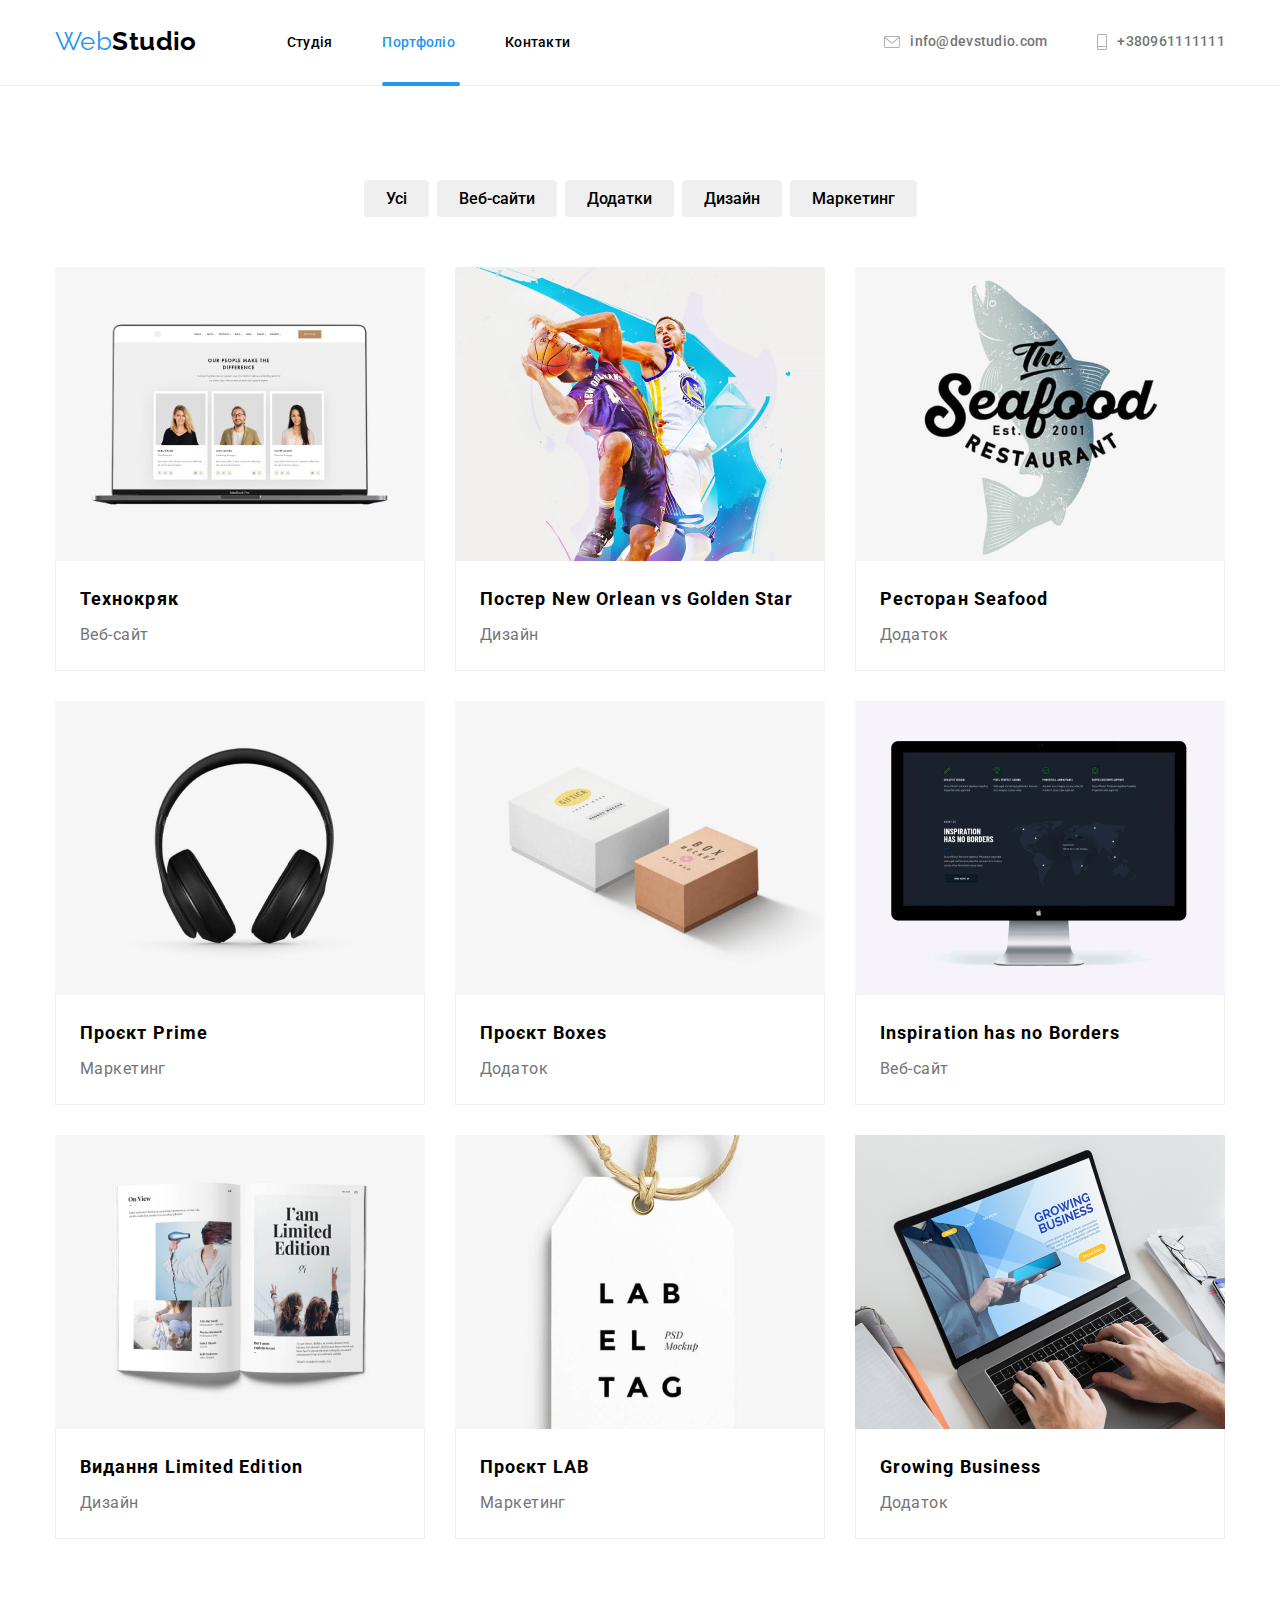
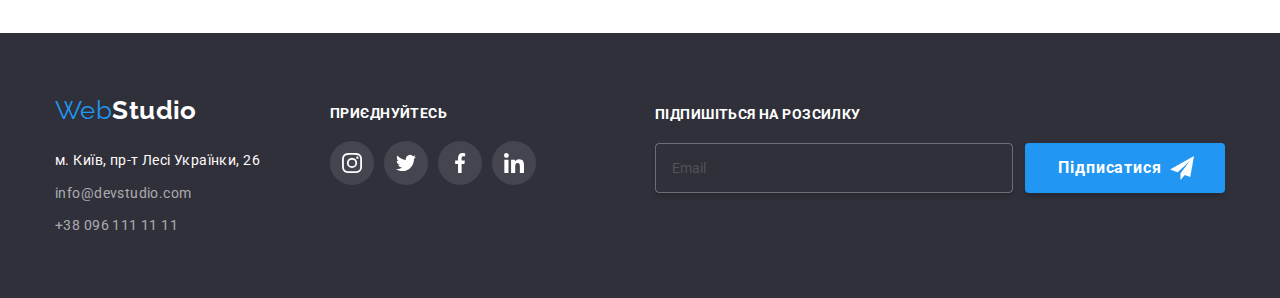
==== commit 5803d788: "changes HW-8" ====
--- a/portfolio.html
+++ b/portfolio.html
@@ -284,7 +284,7 @@
           </ul>
         </div>
       </div>
-      <div class="join-block-wrapper">
+      <div class="join-block__wrapper">
         <p class="join-block__title">Підпишіться на розсилку</p>
         <form class="join-block__form">
           <input type="text" name="join" class="join-block__input " placeholder="Email" />
--- a/css/main.min.css
+++ b/css/main.min.css
@@ -1 +1 @@
-@import"../utils/_dFlex.scss";.visually-hidden{position:absolute;width:1px;height:1px;margin:-1px;border:0;padding:0;white-space:nowrap;-webkit-clip-path:inset(100%);clip-path:inset(100%);clip:rect(0 0 0 0);overflow:hidden}.is-hidden{opacity:0 !important;visibility:hidden !important}.teamcards,.logo,.header-menu,.header-navigations,.header-container,.contact{display:flex;align-items:center}.container{width:100%;max-width:1200px;margin:0 auto;padding-left:15px;padding-right:15px}@media screen and (max-width: 768px){.container{max-width:480px}}@media screen and (max-width: 1200px)and (min-width: 768px){.container{max-width:768px}}.section{padding-top:94px;padding-bottom:94px}@media screen and (max-width: 768px){.section{padding-top:60px;padding-bottom:30px}}.section-rubric{padding-top:0}@media screen and (max-width: 768px){.section-rubric{display:none}}@media screen and (max-width: 1200px)and (min-width: 768px){.section-rubric{display:none}}.section-studio{width:100%;box-shadow:0px 4px 4px rgba(0,0,0,.25);margin:0 auto;background:linear-gradient(rgba(47, 48, 58, 0.4), rgba(47, 48, 58, 0.4)),url(../images/main.jpg) no-repeat center;background-size:cover;background-color:var(--color-footer);max-width:1600px;padding-top:200px;padding-bottom:200px;display:flex;justify-content:center;align-items:center;flex-direction:column}@media(min-device-pixel-ratio: 2),(-webkit-min-device-pixel-ratio: 2),(min-resolution: 192dpi),(min-resolution: 2dppx){.section-studio .box{background-image:url("../images/hero2px-desk.jpg")}}@media screen and (max-width: 768px){.section-studio{background:linear-gradient(rgba(47, 48, 58, 0.4), rgba(47, 48, 58, 0.4)),url(../images/hero1px-mob.jpg) no-repeat center;padding:125px 0;background-size:cover}}@media screen and (max-width: 768px)and (min-device-pixel-ratio: 2),screen and (max-width: 768px)and (-webkit-min-device-pixel-ratio: 2),screen and (max-width: 768px)and (min-resolution: 192dpi),screen and (max-width: 768px)and (min-resolution: 2dppx){.section-studio .box{background:linear-gradient(rgba(47, 48, 58, 0.4), rgba(47, 48, 58, 0.4)),url(../images/hero2px-mob.jpg) no-repeat center}}@media screen and (max-width: 1200px)and (min-width: 768px){.section-studio{background:linear-gradient(rgba(47, 48, 58, 0.4), rgba(47, 48, 58, 0.4)),url(../images/hero1px-tab.jpg) no-repeat center;padding:125px 0;background-size:cover}}@media screen and (max-width: 1200px)and (min-width: 768px)and (min-device-pixel-ratio: 2),screen and (max-width: 1200px)and (min-width: 768px)and (-webkit-min-device-pixel-ratio: 2),screen and (max-width: 1200px)and (min-width: 768px)and (min-resolution: 192dpi),screen and (max-width: 1200px)and (min-width: 768px)and (min-resolution: 2dppx){.section-studio .box{background:linear-gradient(rgba(47, 48, 58, 0.4), rgba(47, 48, 58, 0.4)),url(../images/hero2px-tab.jpg) no-repeat center}}.section-studio__title{font-weight:900;font-size:44px;line-height:1.3;text-align:center;letter-spacing:.06em;text-transform:uppercase;color:var(--text-color)}@media screen and (max-width: 768px){.section-studio__title{font-size:26px}}@media screen and (max-width: 1200px)and (min-width: 768px){.section-studio__title{font-size:26px}}.section-backgroundTeam{background-color:var(--team-color)}:root{--main-color: #000000;--color-hover: #2196f3;--color-info: #757575;--title-color: #212121;--color-button: #188ce8;--text-color: #ffffff;--address-color: #ffffff99;--color-footer: #2f303a;--location-color: #fffafa;--border-color: #ececec;--team-color: #f5f4fa;--portfolio-border: #eeeeee}@-webkit-keyframes underline{0%{width:0}100%{width:108%}}@keyframes underline{0%{width:0}100%{width:108%}}@-webkit-keyframes popAnimate{0%{scale:0}50%{background-color:#000;opacity:.8}100%{scale:1;transform:rotate(0deg)}}@keyframes popAnimate{0%{scale:0}50%{background-color:#000;opacity:.8}100%{scale:1;transform:rotate(0deg)}}@-webkit-keyframes popClouse{0%{transform:rotate(0);scale:1}100%{transform:rotate(360deg);scale:.7;opacity:0}}@keyframes popClouse{0%{transform:rotate(0);scale:1}100%{transform:rotate(360deg);scale:.7;opacity:0}}img{max-width:100%;width:100%;height:auto;display:block;height:auto}body{margin:0;font-family:"Roboto",sans-serif;font-size:14px;letter-spacing:.03em;color:var(--main-color)}address{font-style:normal;color:var(--title-color)}footer{background:#2f303a;padding-top:60px;padding-bottom:60px}footer>.container{display:flex;align-items:baseline}@media screen and (max-width: 768px){footer>.container{flex-direction:column;align-items:center}}@media screen and (max-width: 1200px)and (min-width: 768px){footer>.container{text-align:center;justify-content:space-evenly;flex-direction:column;align-items:center}}h1,h2,h3,h4,h5,h6,p,a,ul{margin:0;padding:0;border:0;font-size:100%;vertical-align:baseline;list-style:none;text-decoration:none}.section-studio__order{width:216px;height:50px;font-size:16px;font-weight:700;line-height:1.8;letter-spacing:.06em;color:var(--text-color);background-color:var(--color-button);cursor:pointer;margin-top:30px;border:rgba(0,0,0,0);border-radius:4px;box-shadow:0px 4px 4px rgba(0,0,0,.25)}.cards-list{display:flex;gap:30px}@media screen and (max-width: 768px){.cards-list{flex-direction:column}}@media screen and (max-width: 1200px)and (min-width: 768px){.cards-list{flex-wrap:wrap}}@media screen and (max-width: 1200px)and (min-width: 768px){.cards-list__icon{width:calc((100% - 30px)/2)}}.cards-list__icon:nth-of-type(1)::before{background:url(../images/antenna\ 1.svg) center no-repeat;background-color:#f5f4fa}.cards-list__icon:nth-of-type(2)::before{background:url(../images/clock\ 1.svg) center no-repeat;background-color:#f5f4fa}.cards-list__icon:nth-of-type(3)::before{background:url(../images/diagram\ 1.svg) center no-repeat;background-color:#f5f4fa}.cards-list__icon:nth-of-type(4)::before{background:url(../images/astronaut\ 1.svg) center no-repeat;background-color:#f5f4fa}.cards-list__icon::before{content:"";display:block;width:100%;height:120px;background-size:70px;margin-bottom:30px;border-radius:4px}.cards-list__title{line-height:1.14;text-transform:uppercase;color:var(--title-color)}@media screen and (max-width: 768px){.cards-list__title{text-align:center}}.cards-list__description{line-height:1.7;letter-spacing:.03em;color:var(--color-info);margin-top:10px}@media screen and (max-width: 768px){.cards-list__description{margin-bottom:30px}}.contact{margin-left:auto;gap:50px}@media screen and (max-width: 1200px){.contact{gap:calc(5px + 40*(100vw - 320px)/880)}}@media screen and (max-width: 768px){.contact{display:none}}@media screen and (max-width: 1200px)and (min-width: 768px){.contact{gap:0;flex-direction:column;align-items:baseline;font-size:12px}}.contact__info{display:flex;justify-content:center;align-items:center;font-weight:500;line-height:1.7;letter-spacing:.02em;color:var(--color-info);transition-duration:250ms;transition-property:color;transition-timing-function:cubic-bezier(0.4, 0, 0.2, 1)}.contact__info:hover,.contact__info:focus{color:var(--color-hover)}.contact__info>svg{vertical-align:middle;margin-right:10px}.contact__info:hover>svg,.contact__info:focus>svg{fill:var(--color-hover)}.header{border-bottom:1px solid var(--border-color);padding-top:24px;padding-bottom:25px}@media screen and (max-width: 1200px)and (min-width: 768px){.header{padding-top:7.5px;padding-bottom:7.5px}}.header-container{justify-content:space-between}@media screen and (max-width: 1200px)and (min-width: 768px){.header-container{padding:15px}}.header-navigations{gap:90px}@media screen and (max-width: 1200px)and (min-width: 768px){.header-navigations{gap:88px}}.header-menu{gap:50px}@media screen and (max-width: 768px){.header-menu{display:none}}@media screen and (max-width: 1200px)and (min-width: 768px){.header-menu{gap:56px}}.icon{transition-duration:250ms;transition-property:fill;transition-timing-function:cubic-bezier(0.4, 0, 0.2, 1);fill:#afb1b8}.icon-footer{fill:#fff}@media screen and (max-width: 1200px)and (min-width: 768px){.logo{display:flex}}.logo__partFirst{font-family:"Raleway",sans-serif;font-size:26px;color:var(--color-hover);line-height:1.38}@media screen and (max-width: 768px){.logo__partFirst{font-size:24px}}@media screen and (max-width: 1200px)and (min-width: 768px){.logo__partFirst{font-size:24px}}@media screen and (max-width: 768px){.logo-footer{text-align:center}}.logo__partSecond{font-family:"Raleway",sans-serif;font-size:26px;font-weight:700;color:var(--main-color);line-height:1.38}.logo-footer__second{color:var(--text-color)}.logo-footer__spacing{display:block;margin-bottom:20px}.menu__link{font-weight:500;line-height:1.17;letter-spacing:.02em;color:var(--main-color);display:flex;align-items:center;position:relative;transition-duration:250ms;transition-property:color;transition-timing-function:cubic-bezier(0.4, 0, 0.2, 1)}.menu__link:hover,.menu__link:focus{color:var(--color-hover)}.menu__link__active{color:var(--color-hover)}.menu__link__active::after{content:"";position:absolute;top:48px;width:48px;height:4px;background:#2196f3;border-radius:2px;-webkit-animation:underline 500ms linear;animation:underline 500ms linear}.menu__link__secondAct{color:var(--color-hover)}.menu__link__secondAct::after{content:"";position:absolute;top:48px;width:78px;height:4px;background:#2196f3;border-radius:2px;-webkit-animation:underline 1s;animation:underline 1s}.rubric-card__title{font-size:36px;line-height:1.1;text-align:center;color:var(--title-color);margin-bottom:50px}@media screen and (max-width: 768px){.rubric-card__title{margin-bottom:30px;font-size:28px}}@media screen and (max-width: 1200px)and (min-width: 768px){.rubric-card__title{margin-bottom:30px;font-size:28px}}.rubric-card__image{display:flex;gap:30px;margin-top:50px}.rubric-card__image>li{position:relative}.rubric-card__description{position:absolute;bottom:0;height:70px;background:rgba(47,48,58,.8);width:100%;font-weight:700;display:flex;justify-content:center;align-items:center;line-height:1.14;text-align:center;text-transform:uppercase;color:#fff}.social-link{display:flex;justify-content:center;gap:10px}.social-link-footer{gap:10px}.social-link-footer->li{background-color:rgba(255,255,255,.1)}.social-card{width:44px;height:44px;border-radius:50%;background-color:rgba(255,255,255,.1)}.social-card__team{display:flex;justify-content:center;align-items:center;width:44px;height:44px;border-radius:50%;gap:22px;transition-duration:250ms;transition-property:background-color;transition-timing-function:cubic-bezier(0.4, 0, 0.2, 1)}.social-card__team:hover,.social-card__team:focus{background-color:#2196f3;outline:none;fill:#fff}.social-card__team:hover>svg,.social-card__team:focus>svg{fill:#fff}.teamcards{text-align:center;gap:30px}@media screen and (max-width: 768px){.teamcards{width:100%;flex-wrap:wrap;gap:30px}}@media screen and (max-width: 1200px)and (min-width: 768px){.teamcards{width:100%;flex-wrap:wrap;gap:30px}}.teamcards-card{width:calc((100% - 90px)/4);border-radius:0px 0px 4px 4px;padding-bottom:30px;background-color:var(--text-color);box-shadow:0px 1px 3px rgba(0,0,0,.12),0px 1px 1px rgba(0,0,0,.14),0px 2px 1px rgba(0,0,0,.2)}@media screen and (max-width: 768px){.teamcards-card{width:100%}}@media screen and (max-width: 1200px)and (min-width: 768px){.teamcards-card{width:calc((100% - 30px)/2)}}@media screen and (max-width: 768px){.teamcards-card>img{width:100%}}@media screen and (max-width: 1200px)and (min-width: 768px){.teamcards-card>img{width:100%}}.teamcards-card>ul>.social-card{max-width:44px;width:calc((100% - 30px)/4)}.teamcards-card__name{font-weight:500;font-size:16px;line-height:1.1;color:var(--title-color);margin-top:30px}.teamcards-card__jobTitle{font-size:16px;line-height:1.1;color:var(--color-info);margin-top:15px;margin-bottom:16px}.clients-card{display:flex;gap:30px}@media screen and (max-width: 768px){.clients-card{flex-wrap:wrap}}@media screen and (max-width: 1200px)and (min-width: 768px){.clients-card{flex-wrap:wrap}}.clients-card>li{width:calc((100% - 150px)/6);height:92px}@media screen and (max-width: 768px){.clients-card>li{width:calc((100% - 30px)/2)}}@media screen and (max-width: 1200px)and (min-width: 768px){.clients-card>li{width:calc((100% - 60px)/3)}}.clients-card__link{width:100%;height:100%;border:1px solid #afb1b8;border-radius:4px;display:flex;align-items:center;justify-content:center;cursor:pointer;transition-duration:250ms;transition-property:border;transition-timing-function:cubic-bezier(0.4, 0, 0.2, 1)}.clients-card__link:focus,.clients-card__link:hover{outline:none;border:1px solid #2196f3}.clients-card__link>svg{transition-duration:250ms;transition-property:fill;transition-timing-function:cubic-bezier(0.4, 0, 0.2, 1)}.clients-card__link:focus>svg,.clients-card__link:hover>svg{fill:#2196f3}.clients-card__icon{fill:#afb1b8}.footer-location{margin-bottom:9px}.footer-location__spacing{color:var(--location-color);line-height:1.7}.footer-location__spacing:hover,.footer-location__spacing:focus{color:var(--color-hover)}.footer-location__info{color:var(--address-color);line-height:1.7}.footer-location__info:hover,.footer-location__info:focus{color:var(--color-hover)}.join-block{margin-top:12px}@media screen and (max-width: 768px){.join-block{margin-top:60px;margin-left:0;text-align:center}}@media screen and (max-width: 1200px)and (min-width: 768px){.join-block{margin-left:0;text-align:center}}.join-block>h2{margin-bottom:20px;color:#fff}.join-block__btn{width:200px;height:50px;background:#2196f3;box-shadow:0px 4px 4px rgba(0,0,0,.15);border-radius:4px;border:rgba(0,0,0,0);padding:10px 28px;cursor:pointer}@media screen and (max-width: 768px){.join-block__btn{margin-top:0;justify-content:center;align-items:center}}.join-block__subscribe{font-weight:700;font-size:16px;line-height:1.87;letter-spacing:.06em;color:#fff;display:block}.join-block__subscribe::after{content:"";background:url(../images/icon-send.png) no-repeat center;width:30px;height:30px;display:block;float:right}.join-block__wrapper{margin-left:auto}@media screen and (max-width: 768px){.join-block__wrapper{margin-left:0;text-align:center}}@media screen and (max-width: 1200px)and (min-width: 768px){.join-block__wrapper{margin-left:0;text-align:center}}.join-block__wrapper-top{display:flex;gap:70px;margin-right:93px}@media screen and (max-width: 768px){.join-block__wrapper-top{margin-right:0;text-align:center;flex-direction:column;gap:0;text-align:center}}@media screen and (max-width: 1200px)and (min-width: 768px){.join-block__wrapper-top{gap:60px;margin-right:0}}.join-block__input{width:358px;height:50px;border:1px solid rgba(255,255,255,.3);box-shadow:0px 4px 4px rgba(0,0,0,.15);border-radius:4px;background-color:rgba(0,0,0,0);outline:rgba(0,0,0,0);padding:15px 16px;color:#fff;transition-duration:250ms;transition-property:width,height,padding;transition-timing-function:cubic-bezier(0.4, 0, 0.2, 1)}@media screen and (max-width: 358px){.join-block__input{width:auto}}@media screen and (max-width: 768px){.join-block__input{width:450px}}@media screen and (max-width: 1200px)and (min-width: 768px){.join-block__input{width:450px}}.join-block__input:focus{border-color:#2196f3}.join-block__input::-moz-placeholder{color:rgba(117,117,117,.5)}.join-block__input:-ms-input-placeholder{color:rgba(117,117,117,.5)}.join-block__input::placeholder{color:rgba(117,117,117,.5)}.join-block__title{font-weight:700;font-size:14px;line-height:1.14;letter-spacing:.03em;text-transform:uppercase;color:#fff;margin-bottom:20px}@media screen and (max-width: 768px){.join-block__title{margin-top:60px;text-align:center}}@media screen and (max-width: 1200px)and (min-width: 768px){.join-block__title{margin-top:60px}}.join-block__form{display:flex;flex-wrap:wrap;justify-content:center;gap:12px}@media screen and (max-width: 768px){.join-block__form{display:flex;flex-direction:column;justify-content:center;align-items:center;gap:20px}}@media screen and (max-width: 1200px)and (min-width: 768px){.join-block__form{display:flex;flex-direction:column;align-items:center;gap:20px}}@media screen and (min-width: 1200px){.join-block__form{display:flex;flex-wrap:wrap;gap:12px}}.popup{position:fixed;top:0;width:100%;height:100%;background-color:rgba(34,23,23,.137);opacity:1;visibility:visible;transition-duration:1s;transition-property:opacity,visibility}.popup:not(.is-hidden){-webkit-animation:popAnimate 850ms cubic-bezier(0.4, 0, 0.2, 1);animation:popAnimate 850ms cubic-bezier(0.4, 0, 0.2, 1)}.popup.is-hidden .popup-body{-webkit-animation:popClouse 850ms linear;animation:popClouse 850ms linear}.popup-body{width:528px;height:581px;background-color:#fff;box-shadow:0px 1px 3px rgba(0,0,0,.12),0px 1px 1px rgba(0,0,0,.14),0px 2px 1px rgba(0,0,0,.2);border-radius:4px;position:absolute;top:0;bottom:0;right:0;left:0;margin:auto}@media screen and (max-width: 768px){.popup-body{width:405px;height:609px}}@media screen and (max-width: 1200px)and (min-width: 768px){.popup-body{width:405px;height:609px}}.popup-content{width:100%;height:100%;position:relative;padding:40px}.popup-content__closeBtn{position:absolute;width:30px;height:30px;top:8px;right:8px;border-radius:50%;display:flex;align-items:center;justify-content:center;background-color:#fff;border:1px solid rgba(0,0,0,.1);cursor:pointer}.popup-content__closeBtn:hover{fill:var(--color-hover)}.popup-content__icon{width:40px;height:40px;background-color:rgba(0,0,0,0)}.popup-content__title{font-weight:700;font-size:20px;line-height:1.15;text-align:center;letter-spacing:.03em;color:#212121;margin-bottom:12px}.popup-form{display:flex;flex-direction:column;gap:10px}.popup-form-wrapper{display:flex;flex-direction:column}.popup-form-wrapper:nth-of-type(4){margin-bottom:20px}.popup-form-wrapper:nth-of-type(5){align-items:center}.popup-form__input{width:448px;height:40px;border:1px solid rgba(33,33,33,.2);border-radius:4px;padding-left:40px;outline:rgba(0,0,0,0);transition-duration:250ms;transition-property:width,height,padding;transition-timing-function:cubic-bezier(0.4, 0, 0.2, 1)}@media screen and (max-width: 768px){.popup-form__input{width:100%}}@media screen and (max-width: 1200px)and (min-width: 768px){.popup-form__input{width:100%}}.popup-form__input:focus{border-color:#2196f3}.popup-form__input:focus+.modal-icon{fill:#2196f3}.popup-form__lblName{font-weight:400;font-size:12px;line-height:1.16;letter-spacing:.01em;color:#757575;margin-bottom:4px}.popup-form__comment{width:448px;height:120px;border:1px solid rgba(33,33,33,.2);border-radius:4px;resize:none;font-size:12px;line-height:1.16;letter-spacing:.01em;color:#000;padding:12px 16px;outline:rgba(0,0,0,0);transition-duration:250ms;transition-property:width,height,padding;transition-timing-function:cubic-bezier(0.4, 0, 0.2, 1)}@media screen and (max-width: 768px){.popup-form__comment{width:100%}}@media screen and (max-width: 1200px)and (min-width: 768px){.popup-form__comment{width:100%}}.popup-form__comment::-moz-placeholder{color:rgba(117,117,117,.5)}.popup-form__comment:-ms-input-placeholder{color:rgba(117,117,117,.5)}.popup-form__comment::placeholder{color:rgba(117,117,117,.5)}.popup-form__comment:focus{border-color:#2196f3}.popup-form__icnWrapper{position:relative}.popup-form__icon{position:absolute;left:12px;top:0;bottom:0;margin:auto;transition-duration:250ms;transition-property:width,height,padding;transition-timing-function:cubic-bezier(0.4, 0, 0.2, 1)}.popup-form__button{width:200px;height:50px;background:#2196f3;box-shadow:0px 4px 4px rgba(0,0,0,.15);border-radius:4px;border:rgba(0,0,0,0);margin:30px auto 0 auto;font-weight:700;font-size:16px;line-height:1.8;display:flex;justify-content:center;align-items:center;letter-spacing:.06em;color:#fff;cursor:pointer}.popup-content__policyLbl{color:#757575}@media screen and (max-width: 768px){.popup-content__policyLbl{font-size:12px}}@media screen and (max-width: 1200px)and (min-width: 768px){.popup-content__policyLbl{font-size:12px;line-height:1.1666666667}}.popup-content__policyLbl::before{content:"";display:block;width:16px;height:15px;border:1px solid #212121;float:left;margin-right:8px;border-radius:2px;transition-duration:250ms;transition-property:width,height,padding;transition-timing-function:cubic-bezier(0.4, 0, 0.2, 1)}.popup-content__policyLbl>a{color:#2196f3;text-decoration:underline}.popup-content__policy:checked+.popup-content__policyLbl::before{background:url(../images/agree.png) no-repeat center;background-color:#2196f3;border:none}.navigation-block{display:flex;justify-content:center;margin-bottom:50px;gap:8px}@media screen and (max-width: 768px){.navigation-block{justify-content:start;flex-wrap:wrap;margin-bottom:46px}}.navigation-block__btns{font-family:inherit;font-weight:500;font-size:16px;line-height:1.6;text-align:center;color:var(--main-color);cursor:pointer;border-radius:4px;border:rgba(0,0,0,0);padding:6px 22px;transition-duration:250ms;transition-property:color,background-color,box-shadow;transition-timing-function:cubic-bezier(0.4, 0, 0.2, 1)}.navigation-block__btns:hover,.navigation-block__btns:focus{color:var(--text-color);background-color:var(--color-hover);box-shadow:0px 1px 3px rgba(0,0,0,.12),0px 1px 1px rgba(0,0,0,.14),0px 2px 1px rgba(0,0,0,.2)}@media screen and (max-width: 768px){.navigation-block__btns{padding:6px 26px}}.cards-set{display:flex;flex-wrap:wrap;gap:30px}.cards-set>li:hover .cards-set__sliderText{width:100%;height:100%;padding:63px 24px}.cards-set>li:hover{box-shadow:0px 1px 1px rgba(0,0,0,.12),0px 4px 4px rgba(0,0,0,.06),1px 4px 6px rgba(0,0,0,.16)}.cards-set-wrapper{position:relative;overflow:hidden}@media screen and (max-width: 768px){.cards-set{display:grid;grid-template-columns:repeat(1, 1fr)}.cards-set>li{grid-column-end:span 1}}@media screen and (max-width: 1200px)and (min-width: 768px){.cards-set{display:grid;grid-template-columns:repeat(2, 1fr)}.cards-set>li{grid-column-end:span 1}}.card-content{padding:20px 24px;border-bottom:1px solid var(--portfolio-border);border-left:1px solid var(--portfolio-border);border-right:1px solid var(--portfolio-border)}.card-content_title{font-size:18px;line-height:2;letter-spacing:.06em;color:var(--main-color)}.cards-set__sliderText{position:absolute;bottom:0;background-color:rgba(33,150,243,.9);font-weight:400;font-size:18px;line-height:28px;letter-spacing:.03em;color:#fff;padding:0 24px;transition-duration:250ms;transition-property:width,height,padding;transition-timing-function:cubic-bezier(0.4, 0, 0.2, 1);width:100%;height:0}.card-content__description{font-size:16px;line-height:1.8;color:var(--color-info);margin-top:4px}.mobile-menu{width:100%;height:100%;position:fixed;z-index:1;background-color:#fff;top:0;left:0;overflow:scroll}.mobile-menu>.mobile-menu__content{height:100%;display:flex;flex-direction:column;justify-content:space-between}.mobile-menu-top>ul{display:flex;flex-direction:column;gap:32px}.mobile-menu-bottom>:first-child{display:flex;flex-direction:column;gap:32px}.mobile-menu__content{padding:48px 40px}.mobile-menu__link{font-weight:500;font-size:40px;line-height:1.175;letter-spacing:.02em;color:#212121}.mobile-menu__link:hover,.mobile-menu__link:focus{color:var(--color-hover)}.mobile-menu__info{font-weight:500;font-size:24px;line-height:28px;letter-spacing:.02em;color:#757575}.mobile-menu__info-phone{font-size:34px;font-weight:500;line-height:1.1764705882;letter-spacing:.02em;color:#2196f3}.mobile-menu__info:hover,.mobile-menu__info:focus{color:var(--color-hover)}.mobile-menu__social{width:332px;gap:20px;margin-top:64px;display:grid;grid-template-columns:repeat(4, 1fr)}@media screen and (max-width: 450px){.mobile-menu__social{grid-template-columns:repeat(2, 1fr)}}.mobile-menu__social :nth-child(1):not(:last-child),.mobile-menu__social :nth-child(2):not(:last-child),.mobile-menu__social :nth-child(3):not(:last-child){border-right:1px solid rgba(33,33,33,.2)}.mobile-menu-social-link{grid-column-end:span 1;font-weight:500;font-size:18px;line-height:22px;letter-spacing:.02em;color:#2196f3;margin-right:10px}.mobile-menu__btn-close{position:absolute;right:15px;top:10px;background-color:#fff;border:none;border-radius:50%}.mobile-menu__btn-close:hover,.mobile-menu__btn-close:focus,.mobile-menu__btn-close:active{fill:var(--color-hover);outline:var(--color-hover)}.mobile-menu__btn-open{display:none;background-color:rgba(0,0,0,0);border:none}@media screen and (max-width: 768px){.mobile-menu__btn-open{display:block}}.mobile-menu__btn-open:hover,.mobile-menu__btn-open:focus,.mobile-menu__btn-open:active{fill:var(--color-hover);outline:var(--color-hover)}/*# sourceMappingURL=main.min.css.map */+@import"../utils/_dFlex.scss";.visually-hidden{position:absolute;width:1px;height:1px;margin:-1px;border:0;padding:0;white-space:nowrap;-webkit-clip-path:inset(100%);clip-path:inset(100%);clip:rect(0 0 0 0);overflow:hidden}.is-hidden{opacity:0 !important;visibility:hidden !important}.teamcards,.logo,.header-menu,.header-navigations,.header-container,.contact{display:flex;align-items:center}.container{width:100%;max-width:1200px;margin:0 auto;padding-left:15px;padding-right:15px}@media screen and (max-width: 768px){.container{max-width:480px}}@media screen and (max-width: 1200px)and (min-width: 768px){.container{max-width:768px}}.section{padding-top:94px;padding-bottom:94px}@media screen and (max-width: 768px){.section{padding-top:60px;padding-bottom:60px}}@media screen and (max-width: 1200px)and (min-width: 768px){.section{padding-top:60px;padding-bottom:60px}}.section-rubric{padding-top:0}@media screen and (max-width: 768px){.section-rubric{display:none}}@media screen and (max-width: 1200px)and (min-width: 768px){.section-rubric{display:none}}.section-studio{width:100%;box-shadow:0px 4px 4px rgba(0,0,0,.25);margin:0 auto;background:linear-gradient(rgba(47, 48, 58, 0.4), rgba(47, 48, 58, 0.4)),url(../images/main.jpg) no-repeat center;background-size:cover;background-color:var(--color-footer);max-width:1600px;padding-top:200px;padding-bottom:200px;display:flex;justify-content:center;align-items:center;flex-direction:column}@media(min-device-pixel-ratio: 2),(-webkit-min-device-pixel-ratio: 2),(min-resolution: 192dpi),(min-resolution: 2dppx){.section-studio .box{background-image:url("../images/hero2px-desk.jpg")}}@media screen and (max-width: 768px){.section-studio{background:linear-gradient(rgba(47, 48, 58, 0.4), rgba(47, 48, 58, 0.4)),url(../images/hero1px-mob.jpg) no-repeat center;padding:125px 0;background-size:cover}}@media screen and (max-width: 768px)and (min-device-pixel-ratio: 2),screen and (max-width: 768px)and (-webkit-min-device-pixel-ratio: 2),screen and (max-width: 768px)and (min-resolution: 192dpi),screen and (max-width: 768px)and (min-resolution: 2dppx){.section-studio .box{background:linear-gradient(rgba(47, 48, 58, 0.4), rgba(47, 48, 58, 0.4)),url(../images/hero2px-mob.jpg) no-repeat center}}@media screen and (max-width: 1200px)and (min-width: 768px){.section-studio{background:linear-gradient(rgba(47, 48, 58, 0.4), rgba(47, 48, 58, 0.4)),url(../images/hero1px-tab.jpg) no-repeat center;padding:125px 0;background-size:cover}}@media screen and (max-width: 1200px)and (min-width: 768px)and (min-device-pixel-ratio: 2),screen and (max-width: 1200px)and (min-width: 768px)and (-webkit-min-device-pixel-ratio: 2),screen and (max-width: 1200px)and (min-width: 768px)and (min-resolution: 192dpi),screen and (max-width: 1200px)and (min-width: 768px)and (min-resolution: 2dppx){.section-studio .box{background:linear-gradient(rgba(47, 48, 58, 0.4), rgba(47, 48, 58, 0.4)),url(../images/hero2px-tab.jpg) no-repeat center}}.section-studio__title{font-weight:900;font-size:44px;line-height:1.3;text-align:center;letter-spacing:.06em;text-transform:uppercase;color:var(--text-color)}@media screen and (max-width: 768px){.section-studio__title{font-size:26px}}@media screen and (max-width: 1200px)and (min-width: 768px){.section-studio__title{font-size:26px}}.section-backgroundTeam{background-color:var(--team-color)}:root{--main-color: #000000;--color-hover: #2196f3;--color-info: #757575;--title-color: #212121;--color-button: #188ce8;--text-color: #ffffff;--address-color: #ffffff99;--color-footer: #2f303a;--location-color: #fffafa;--border-color: #ececec;--team-color: #f5f4fa;--portfolio-border: #eeeeee}@-webkit-keyframes underline{0%{width:0}100%{width:108%}}@keyframes underline{0%{width:0}100%{width:108%}}@-webkit-keyframes popAnimate{0%{scale:0}50%{background-color:#000;opacity:.8}100%{scale:1;transform:rotate(0deg)}}@keyframes popAnimate{0%{scale:0}50%{background-color:#000;opacity:.8}100%{scale:1;transform:rotate(0deg)}}@-webkit-keyframes popClouse{0%{transform:rotate(0);scale:1}100%{transform:rotate(360deg);scale:.7;opacity:0}}@keyframes popClouse{0%{transform:rotate(0);scale:1}100%{transform:rotate(360deg);scale:.7;opacity:0}}img{max-width:100%;width:100%;height:auto;display:block;height:auto}body{margin:0;font-family:"Roboto",sans-serif;font-size:14px;letter-spacing:.03em;color:var(--main-color)}address{font-style:normal;color:var(--title-color)}footer{background:#2f303a;padding-top:60px;padding-bottom:60px}footer>.container{display:flex;align-items:baseline}@media screen and (max-width: 768px){footer>.container{flex-direction:column;align-items:center}}@media screen and (max-width: 1200px)and (min-width: 768px){footer>.container{text-align:center;justify-content:space-evenly;flex-direction:column;align-items:center}}h1,h2,h3,h4,h5,h6,p,a,ul{margin:0;padding:0;border:0;font-size:100%;vertical-align:baseline;list-style:none;text-decoration:none}.section-studio__order{width:216px;height:50px;font-size:16px;font-weight:700;line-height:1.8;letter-spacing:.06em;color:var(--text-color);background-color:var(--color-button);cursor:pointer;margin-top:30px;border:rgba(0,0,0,0);border-radius:4px;box-shadow:0px 4px 4px rgba(0,0,0,.25)}.cards-list{display:flex;gap:30px}@media screen and (max-width: 768px){.cards-list{flex-direction:column}}@media screen and (max-width: 1200px)and (min-width: 768px){.cards-list{flex-wrap:wrap}}@media screen and (max-width: 1200px)and (min-width: 768px){.cards-list__icon{width:calc((100% - 30px)/2)}}.cards-list__icon:nth-of-type(1)::before{background:url(../images/antenna\ 1.svg) center no-repeat;background-color:#f5f4fa}.cards-list__icon:nth-of-type(2)::before{background:url(../images/clock\ 1.svg) center no-repeat;background-color:#f5f4fa}.cards-list__icon:nth-of-type(3)::before{background:url(../images/diagram\ 1.svg) center no-repeat;background-color:#f5f4fa}.cards-list__icon:nth-of-type(4)::before{background:url(../images/astronaut\ 1.svg) center no-repeat;background-color:#f5f4fa}.cards-list__icon::before{content:"";display:block;width:100%;height:120px;background-size:70px;margin-bottom:30px;border-radius:4px}.cards-list__title{line-height:1.14;text-transform:uppercase;color:var(--title-color)}@media screen and (max-width: 768px){.cards-list__title{text-align:center}}.cards-list__description{line-height:1.7;letter-spacing:.03em;color:var(--color-info);margin-top:10px}.contact{margin-left:auto;gap:50px}@media screen and (max-width: 1200px){.contact{gap:calc(5px + 40*(100vw - 320px)/880)}}@media screen and (max-width: 768px){.contact{display:none}}@media screen and (max-width: 1200px)and (min-width: 768px){.contact{gap:0;flex-direction:column;align-items:baseline;font-size:12px}}.contact__info{display:flex;justify-content:center;align-items:center;font-weight:500;line-height:1.7;letter-spacing:.02em;color:var(--color-info);transition-duration:250ms;transition-property:color;transition-timing-function:cubic-bezier(0.4, 0, 0.2, 1)}.contact__info:hover,.contact__info:focus{color:var(--color-hover)}.contact__info>svg{vertical-align:middle;margin-right:10px}.contact__info:hover>svg,.contact__info:focus>svg{fill:var(--color-hover)}.header{border-bottom:1px solid var(--border-color);padding-top:24px;padding-bottom:25px}@media screen and (max-width: 768px){.header{padding:16px 0}}@media screen and (max-width: 1200px)and (min-width: 768px){.header{padding-top:7.5px;padding-bottom:7.5px}}.header-container{justify-content:space-between}@media screen and (max-width: 1200px)and (min-width: 768px){.header-container{padding:15px}}.header-navigations{gap:90px}@media screen and (max-width: 1200px)and (min-width: 768px){.header-navigations{gap:88px}}.header-menu{gap:50px}@media screen and (max-width: 768px){.header-menu{display:none}}@media screen and (max-width: 1200px)and (min-width: 768px){.header-menu{gap:56px}}.icon{transition-duration:250ms;transition-property:fill;transition-timing-function:cubic-bezier(0.4, 0, 0.2, 1);fill:#afb1b8}.icon-footer{fill:#fff}@media screen and (max-width: 1200px)and (min-width: 768px){.logo{display:flex}}.logo__partFirst{font-family:"Raleway",sans-serif;font-size:26px;color:var(--color-hover);line-height:1.38}@media screen and (max-width: 768px){.logo__partFirst{font-size:24px}}@media screen and (max-width: 1200px)and (min-width: 768px){.logo__partFirst{font-size:24px}}@media screen and (max-width: 768px){.logo-footer{text-align:center}}.logo__partSecond{font-family:"Raleway",sans-serif;font-size:26px;font-weight:700;color:var(--main-color);line-height:1.38}.logo-footer__second{color:var(--text-color)}.logo-footer__spacing{display:block;margin-bottom:20px}.menu__link{font-weight:500;line-height:1.17;letter-spacing:.02em;color:var(--main-color);display:flex;align-items:center;position:relative;transition-duration:250ms;transition-property:color;transition-timing-function:cubic-bezier(0.4, 0, 0.2, 1)}.menu__link:hover,.menu__link:focus{color:var(--color-hover)}.menu__link__active{color:var(--color-hover)}.menu__link__active::after{content:"";position:absolute;top:48px;width:48px;height:4px;background:#2196f3;border-radius:2px;-webkit-animation:underline 500ms linear;animation:underline 500ms linear}.menu__link__secondAct{color:var(--color-hover)}.menu__link__secondAct::after{content:"";position:absolute;top:48px;width:78px;height:4px;background:#2196f3;border-radius:2px;-webkit-animation:underline 1s;animation:underline 1s}.rubric-card__title{font-size:36px;line-height:1.1;text-align:center;color:var(--title-color);margin-bottom:50px}@media screen and (max-width: 768px){.rubric-card__title{margin-bottom:30px;font-size:28px}}@media screen and (max-width: 1200px)and (min-width: 768px){.rubric-card__title{margin-bottom:30px;font-size:28px}}.rubric-card__image{display:flex;gap:30px;margin-top:50px}.rubric-card__image>li{position:relative}.rubric-card__description{position:absolute;bottom:0;height:70px;background:rgba(47,48,58,.8);width:100%;font-weight:700;display:flex;justify-content:center;align-items:center;line-height:1.14;text-align:center;text-transform:uppercase;color:#fff}.social-link{display:flex;justify-content:center;gap:10px}.social-link-footer{gap:10px}.social-link-footer->li{background-color:rgba(255,255,255,.1)}.social-card{width:44px;height:44px;border-radius:50%;background-color:rgba(255,255,255,.1)}.social-card__team{display:flex;justify-content:center;align-items:center;width:44px;height:44px;border-radius:50%;gap:22px;transition-duration:250ms;transition-property:background-color;transition-timing-function:cubic-bezier(0.4, 0, 0.2, 1)}.social-card__team:hover,.social-card__team:focus{background-color:#2196f3;outline:none;fill:#fff}.social-card__team:hover>svg,.social-card__team:focus>svg{fill:#fff}.teamcards{text-align:center;gap:30px}@media screen and (max-width: 768px){.teamcards{width:100%;flex-wrap:wrap;gap:30px}}@media screen and (max-width: 1200px)and (min-width: 768px){.teamcards{width:100%;flex-wrap:wrap;gap:30px}}.teamcards-card{width:calc((100% - 90px)/4);border-radius:0px 0px 4px 4px;padding-bottom:30px;background-color:var(--text-color);box-shadow:0px 1px 3px rgba(0,0,0,.12),0px 1px 1px rgba(0,0,0,.14),0px 2px 1px rgba(0,0,0,.2)}@media screen and (max-width: 768px){.teamcards-card{width:100%}}@media screen and (max-width: 1200px)and (min-width: 768px){.teamcards-card{width:calc((100% - 30px)/2)}}@media screen and (max-width: 768px){.teamcards-card>img{width:100%}}@media screen and (max-width: 1200px)and (min-width: 768px){.teamcards-card>img{width:100%}}.teamcards-card>ul>.social-card{max-width:44px;width:calc((100% - 30px)/4)}.teamcards-card__name{font-weight:500;font-size:16px;line-height:1.1;color:var(--title-color);margin-top:30px}.teamcards-card__jobTitle{font-size:16px;line-height:1.1;color:var(--color-info);margin-top:15px;margin-bottom:16px}.clients-card{display:flex;gap:30px}@media screen and (max-width: 768px){.clients-card{flex-wrap:wrap}}@media screen and (max-width: 1200px)and (min-width: 768px){.clients-card{flex-wrap:wrap}}.clients-card>li{width:calc((100% - 150px)/6);height:92px}@media screen and (max-width: 768px){.clients-card>li{width:calc((100% - 30px)/2)}}@media screen and (max-width: 1200px)and (min-width: 768px){.clients-card>li{width:calc((100% - 60px)/3)}}.clients-card__link{width:100%;height:100%;border:1px solid #afb1b8;border-radius:4px;display:flex;align-items:center;justify-content:center;cursor:pointer;transition-duration:250ms;transition-property:border;transition-timing-function:cubic-bezier(0.4, 0, 0.2, 1)}.clients-card__link:focus,.clients-card__link:hover{outline:none;border:1px solid #2196f3}.clients-card__link>svg{transition-duration:250ms;transition-property:fill;transition-timing-function:cubic-bezier(0.4, 0, 0.2, 1)}.clients-card__link:focus>svg,.clients-card__link:hover>svg{fill:#2196f3}.clients-card__icon{fill:#afb1b8}.footer-location{margin-bottom:9px}.footer-location__spacing{color:var(--location-color);line-height:1.7}.footer-location__spacing:hover,.footer-location__spacing:focus{color:var(--color-hover)}.footer-location__info{color:var(--address-color);line-height:1.7}.footer-location__info:hover,.footer-location__info:focus{color:var(--color-hover)}.join-block{margin-top:12px}@media screen and (max-width: 768px){.join-block{margin-top:60px;margin-left:0;text-align:center}}@media screen and (max-width: 1200px)and (min-width: 768px){.join-block{margin-left:0;text-align:center}}.join-block>h2{margin-bottom:20px;color:#fff}.join-block__btn{width:200px;height:50px;background:#2196f3;box-shadow:0px 4px 4px rgba(0,0,0,.15);border-radius:4px;border:rgba(0,0,0,0);padding:10px 28px;cursor:pointer}@media screen and (max-width: 768px){.join-block__btn{margin-top:0;justify-content:center;align-items:center}}.join-block__subscribe{font-weight:700;font-size:16px;line-height:1.87;letter-spacing:.06em;color:#fff;display:block}.join-block__subscribe::after{content:"";background:url(../images/icon-send.png) no-repeat center;width:30px;height:30px;display:block;float:right}.join-block__wrapper{margin-left:auto}@media screen and (max-width: 768px){.join-block__wrapper{width:100%;margin-left:0;text-align:center}}@media screen and (max-width: 1200px)and (min-width: 768px){.join-block__wrapper{margin-left:0;text-align:center}}.join-block__wrapper-top{display:flex;gap:70px;margin-right:93px}@media screen and (max-width: 768px){.join-block__wrapper-top{margin-right:0;text-align:center;flex-direction:column;gap:0;text-align:center}}@media screen and (max-width: 1200px)and (min-width: 768px){.join-block__wrapper-top{gap:60px;margin-right:0}}.join-block__input{width:358px;height:50px;border:1px solid rgba(255,255,255,.3);box-shadow:0px 4px 4px rgba(0,0,0,.15);border-radius:4px;background-color:rgba(0,0,0,0);outline:rgba(0,0,0,0);padding:15px 16px;color:#fff;transition-duration:250ms;transition-property:width,height,padding;transition-timing-function:cubic-bezier(0.4, 0, 0.2, 1)}@media screen and (max-width: 358px){.join-block__input{width:auto}}@media screen and (max-width: 768px){.join-block__input{width:100%}}@media screen and (max-width: 1200px)and (min-width: 768px){.join-block__input{width:450px}}.join-block__input:focus{border-color:#2196f3}.join-block__input::-moz-placeholder{color:rgba(117,117,117,.5)}.join-block__input:-ms-input-placeholder{color:rgba(117,117,117,.5)}.join-block__input::placeholder{color:rgba(117,117,117,.5)}.join-block__title{font-weight:700;font-size:14px;line-height:1.14;letter-spacing:.03em;text-transform:uppercase;color:#fff;margin-bottom:20px}@media screen and (max-width: 768px){.join-block__title{margin-top:60px;text-align:center}}@media screen and (max-width: 1200px)and (min-width: 768px){.join-block__title{margin-top:60px}}.join-block__form{display:flex;flex-wrap:wrap;justify-content:center;gap:12px}@media screen and (max-width: 768px){.join-block__form{display:flex;flex-direction:column;justify-content:center;align-items:center;gap:20px}}@media screen and (max-width: 1200px)and (min-width: 768px){.join-block__form{display:flex;flex-direction:column;align-items:center;gap:20px}}@media screen and (min-width: 1200px){.join-block__form{display:flex;flex-wrap:wrap;gap:12px}}.popup{position:fixed;top:0;width:100%;height:100%;background-color:rgba(34,23,23,.137);opacity:1;visibility:visible;transition-duration:1s;transition-property:opacity,visibility}.popup:not(.is-hidden){-webkit-animation:popAnimate 850ms cubic-bezier(0.4, 0, 0.2, 1);animation:popAnimate 850ms cubic-bezier(0.4, 0, 0.2, 1)}.popup.is-hidden .popup-body{-webkit-animation:popClouse 850ms linear;animation:popClouse 850ms linear}.popup-body{width:528px;height:581px;background-color:#fff;box-shadow:0px 1px 3px rgba(0,0,0,.12),0px 1px 1px rgba(0,0,0,.14),0px 2px 1px rgba(0,0,0,.2);border-radius:4px;position:absolute;top:0;bottom:0;right:0;left:0;margin:auto;overflow:scroll}@media screen and (max-width: 768px){.popup-body{width:405px;height:609px}}@media screen and (max-width: 1200px)and (min-width: 768px){.popup-body{width:405px;height:609px}}@media screen and (max-width: 430px){.popup-body{width:85%}}.popup-content{width:100%;height:100%;position:relative;padding:40px}@media screen and (max-width: 430px){.popup-content{padding:20px}}.popup-content__closeBtn{position:absolute;width:30px;height:30px;top:8px;right:8px;border-radius:50%;display:flex;align-items:center;justify-content:center;background-color:#fff;border:1px solid rgba(0,0,0,.1);cursor:pointer}.popup-content__closeBtn:hover{fill:var(--color-hover)}.popup-content__icon{width:40px;height:40px;background-color:rgba(0,0,0,0)}.popup-content__title{font-weight:700;font-size:20px;line-height:1.15;text-align:center;letter-spacing:.03em;color:#212121;margin-bottom:12px}.popup-form{display:flex;flex-direction:column;gap:10px}.popup-form-wrapper{display:flex;flex-direction:column}.popup-form-wrapper:nth-of-type(4){margin-bottom:20px}.popup-form-wrapper:nth-of-type(5){align-items:center}.popup-form__input{width:448px;height:40px;border:1px solid rgba(33,33,33,.2);border-radius:4px;padding-left:40px;outline:rgba(0,0,0,0);transition-duration:250ms;transition-property:width,height,padding;transition-timing-function:cubic-bezier(0.4, 0, 0.2, 1)}@media screen and (max-width: 768px){.popup-form__input{width:100%}}@media screen and (max-width: 1200px)and (min-width: 768px){.popup-form__input{width:100%}}.popup-form__input:focus{border-color:#2196f3}.popup-form__input:focus+.modal-icon{fill:#2196f3}.popup-form__lblName{font-weight:400;font-size:12px;line-height:1.16;letter-spacing:.01em;color:#757575;margin-bottom:4px}.popup-form__comment{width:448px;height:120px;border:1px solid rgba(33,33,33,.2);border-radius:4px;resize:none;font-size:12px;line-height:1.16;letter-spacing:.01em;color:#000;padding:12px 16px;outline:rgba(0,0,0,0);transition-duration:250ms;transition-property:width,height,padding;transition-timing-function:cubic-bezier(0.4, 0, 0.2, 1)}@media screen and (max-width: 768px){.popup-form__comment{width:100%}}@media screen and (max-width: 1200px)and (min-width: 768px){.popup-form__comment{width:100%}}.popup-form__comment::-moz-placeholder{color:rgba(117,117,117,.5)}.popup-form__comment:-ms-input-placeholder{color:rgba(117,117,117,.5)}.popup-form__comment::placeholder{color:rgba(117,117,117,.5)}.popup-form__comment:focus{border-color:#2196f3}.popup-form__icnWrapper{position:relative}.popup-form__icon{position:absolute;left:12px;top:0;bottom:0;margin:auto;transition-duration:250ms;transition-property:width,height,padding;transition-timing-function:cubic-bezier(0.4, 0, 0.2, 1)}.popup-form__button{width:200px;height:50px;background:#2196f3;box-shadow:0px 4px 4px rgba(0,0,0,.15);border-radius:4px;border:rgba(0,0,0,0);margin:30px auto 0 auto;font-weight:700;font-size:16px;line-height:1.8;display:flex;justify-content:center;align-items:center;letter-spacing:.06em;color:#fff;cursor:pointer}@media screen and (max-width: 430px){.popup-form__button{width:85%}}.popup-content__policyLbl{color:#757575}@media screen and (max-width: 768px){.popup-content__policyLbl{font-size:12px}}@media screen and (max-width: 1200px)and (min-width: 768px){.popup-content__policyLbl{font-size:12px;line-height:1.1666666667}}.popup-content__policyLbl::before{content:"";display:block;width:16px;height:15px;border:1px solid #212121;float:left;margin-right:8px;border-radius:2px;transition-duration:250ms;transition-property:width,height,padding;transition-timing-function:cubic-bezier(0.4, 0, 0.2, 1)}.popup-content__policyLbl>a{color:#2196f3;text-decoration:underline}.popup-content__policy:checked+.popup-content__policyLbl::before{background:url(../images/agree.png) no-repeat center;background-color:#2196f3;border:none}.navigation-block{display:flex;justify-content:center;margin-bottom:50px;gap:8px}@media screen and (max-width: 768px){.navigation-block{justify-content:start;flex-wrap:wrap;margin-bottom:46px}}.navigation-block__btns{font-family:inherit;font-weight:500;font-size:16px;line-height:1.6;text-align:center;color:var(--main-color);cursor:pointer;border-radius:4px;border:rgba(0,0,0,0);padding:6px 22px;transition-duration:250ms;transition-property:color,background-color,box-shadow;transition-timing-function:cubic-bezier(0.4, 0, 0.2, 1)}.navigation-block__btns:hover,.navigation-block__btns:focus{color:var(--text-color);background-color:var(--color-hover);box-shadow:0px 1px 3px rgba(0,0,0,.12),0px 1px 1px rgba(0,0,0,.14),0px 2px 1px rgba(0,0,0,.2)}@media screen and (max-width: 768px){.navigation-block__btns{padding:6px 26px}}.cards-set{display:flex;flex-wrap:wrap;gap:30px}.cards-set>li:hover .cards-set__sliderText{width:100%;height:100%;padding:63px 24px}.cards-set>li:hover{box-shadow:0px 1px 1px rgba(0,0,0,.12),0px 4px 4px rgba(0,0,0,.06),1px 4px 6px rgba(0,0,0,.16)}.cards-set-wrapper{position:relative;overflow:hidden}@media screen and (max-width: 768px){.cards-set{display:grid;grid-template-columns:repeat(1, 1fr)}.cards-set>li{grid-column-end:span 1}}@media screen and (max-width: 1200px)and (min-width: 768px){.cards-set{display:grid;grid-template-columns:repeat(2, 1fr)}.cards-set>li{grid-column-end:span 1}}.card-content{padding:20px 24px;border-bottom:1px solid var(--portfolio-border);border-left:1px solid var(--portfolio-border);border-right:1px solid var(--portfolio-border)}.card-content_title{font-size:18px;line-height:2;letter-spacing:.06em;color:var(--main-color)}.cards-set__sliderText{position:absolute;bottom:0;background-color:rgba(33,150,243,.9);font-weight:400;font-size:18px;line-height:28px;letter-spacing:.03em;color:#fff;padding:0 24px;transition-duration:250ms;transition-property:width,height,padding;transition-timing-function:cubic-bezier(0.4, 0, 0.2, 1);width:100%;height:0}.card-content__description{font-size:16px;line-height:1.8;color:var(--color-info);margin-top:4px}.mobile-menu{width:100%;height:100%;position:fixed;z-index:1;background-color:#fff;top:0;left:0;overflow:scroll}@media screen and (max-width: 430px){.mobile-menu{width:100%}}.mobile-menu>.mobile-menu__content{height:100%;display:flex;flex-direction:column;justify-content:space-between}.mobile-menu-top>ul{display:flex;flex-direction:column;gap:32px}.mobile-menu-bottom>:first-child{display:flex;flex-direction:column;gap:32px}.mobile-menu__content{padding:48px 40px}@media screen and (max-width: 430px){.mobile-menu__content{padding:calc(5px + 35*(110vw - 100px)/1100)}}.mobile-menu__link{font-weight:500;font-size:40px;line-height:1.175;letter-spacing:.02em;color:#212121}.mobile-menu__link:hover,.mobile-menu__link:focus{color:var(--color-hover)}.mobile-menu__info{font-weight:500;font-size:24px;line-height:28px;letter-spacing:.02em;color:#757575}@media screen and (max-width: 430px){.mobile-menu__info{font-size:calc(15px + 9*(110vw - 100px)/1100)}}.mobile-menu__info-phone{font-size:34px;font-weight:500;line-height:1.1764705882;letter-spacing:.02em;color:#2196f3}@media screen and (max-width: 430px){.mobile-menu__info-phone{font-size:calc(20px + 14*(110vw - 100px)/1100)}}.mobile-menu__info:hover,.mobile-menu__info:focus{color:var(--color-hover)}.mobile-menu__social{width:332px;gap:20px;margin-top:64px;display:grid;grid-template-columns:repeat(4, 1fr)}@media screen and (max-width: 450px){.mobile-menu__social{grid-template-columns:repeat(2, 1fr)}}@media screen and (max-width: 430px){.mobile-menu__social{width:100%}}.mobile-menu__social :nth-child(1):not(:last-child),.mobile-menu__social :nth-child(2):not(:last-child),.mobile-menu__social :nth-child(3):not(:last-child){border-right:1px solid rgba(33,33,33,.2)}.mobile-menu-social-link{grid-column-end:span 1;font-weight:500;font-size:18px;line-height:22px;letter-spacing:.02em;color:#2196f3;margin-right:10px}.mobile-menu__btn-close{position:absolute;right:15px;top:10px;background-color:#fff;border:none;border-radius:50%}.mobile-menu__btn-close:hover,.mobile-menu__btn-close:focus,.mobile-menu__btn-close:active{fill:var(--color-hover);outline:var(--color-hover)}.mobile-menu__btn-open{display:none;background-color:rgba(0,0,0,0);border:none}@media screen and (max-width: 768px){.mobile-menu__btn-open{display:block}}.mobile-menu__btn-open:hover,.mobile-menu__btn-open:focus,.mobile-menu__btn-open:active{fill:var(--color-hover);outline:var(--color-hover)}/*# sourceMappingURL=main.min.css.map */